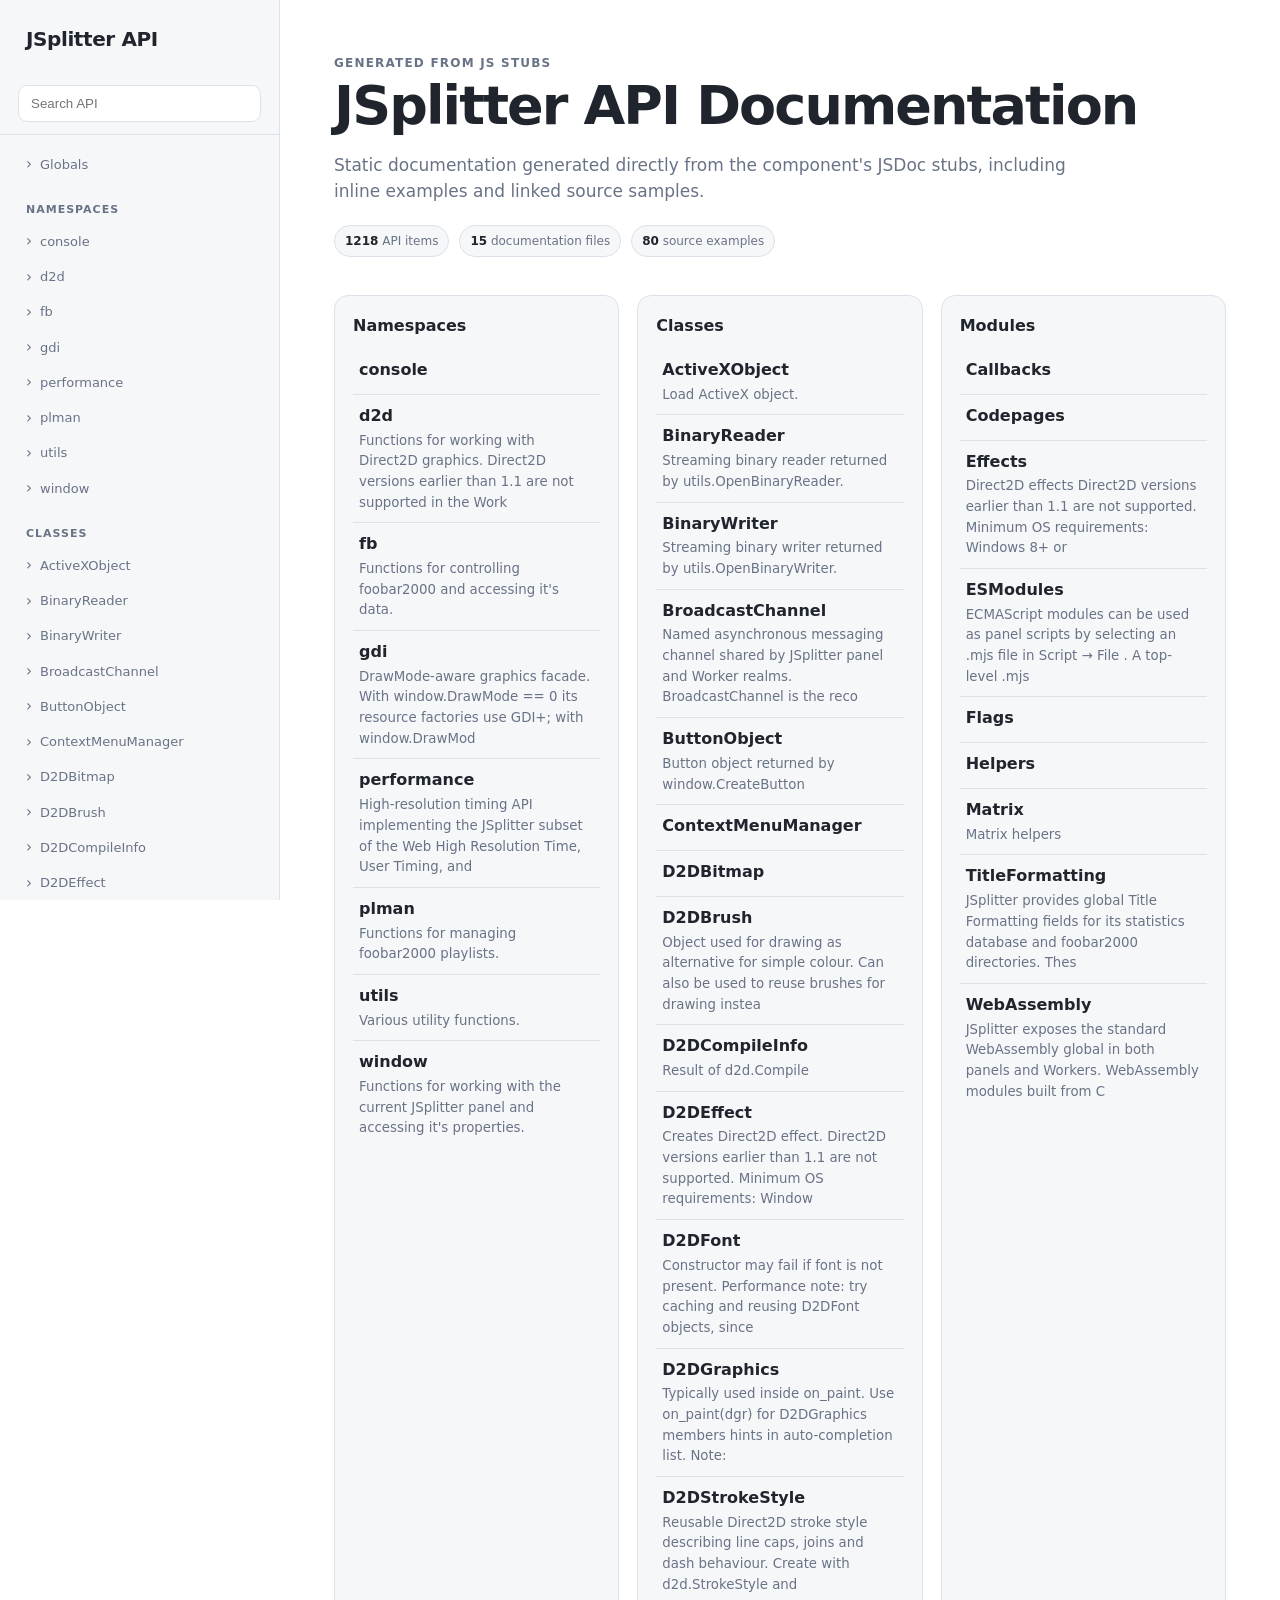
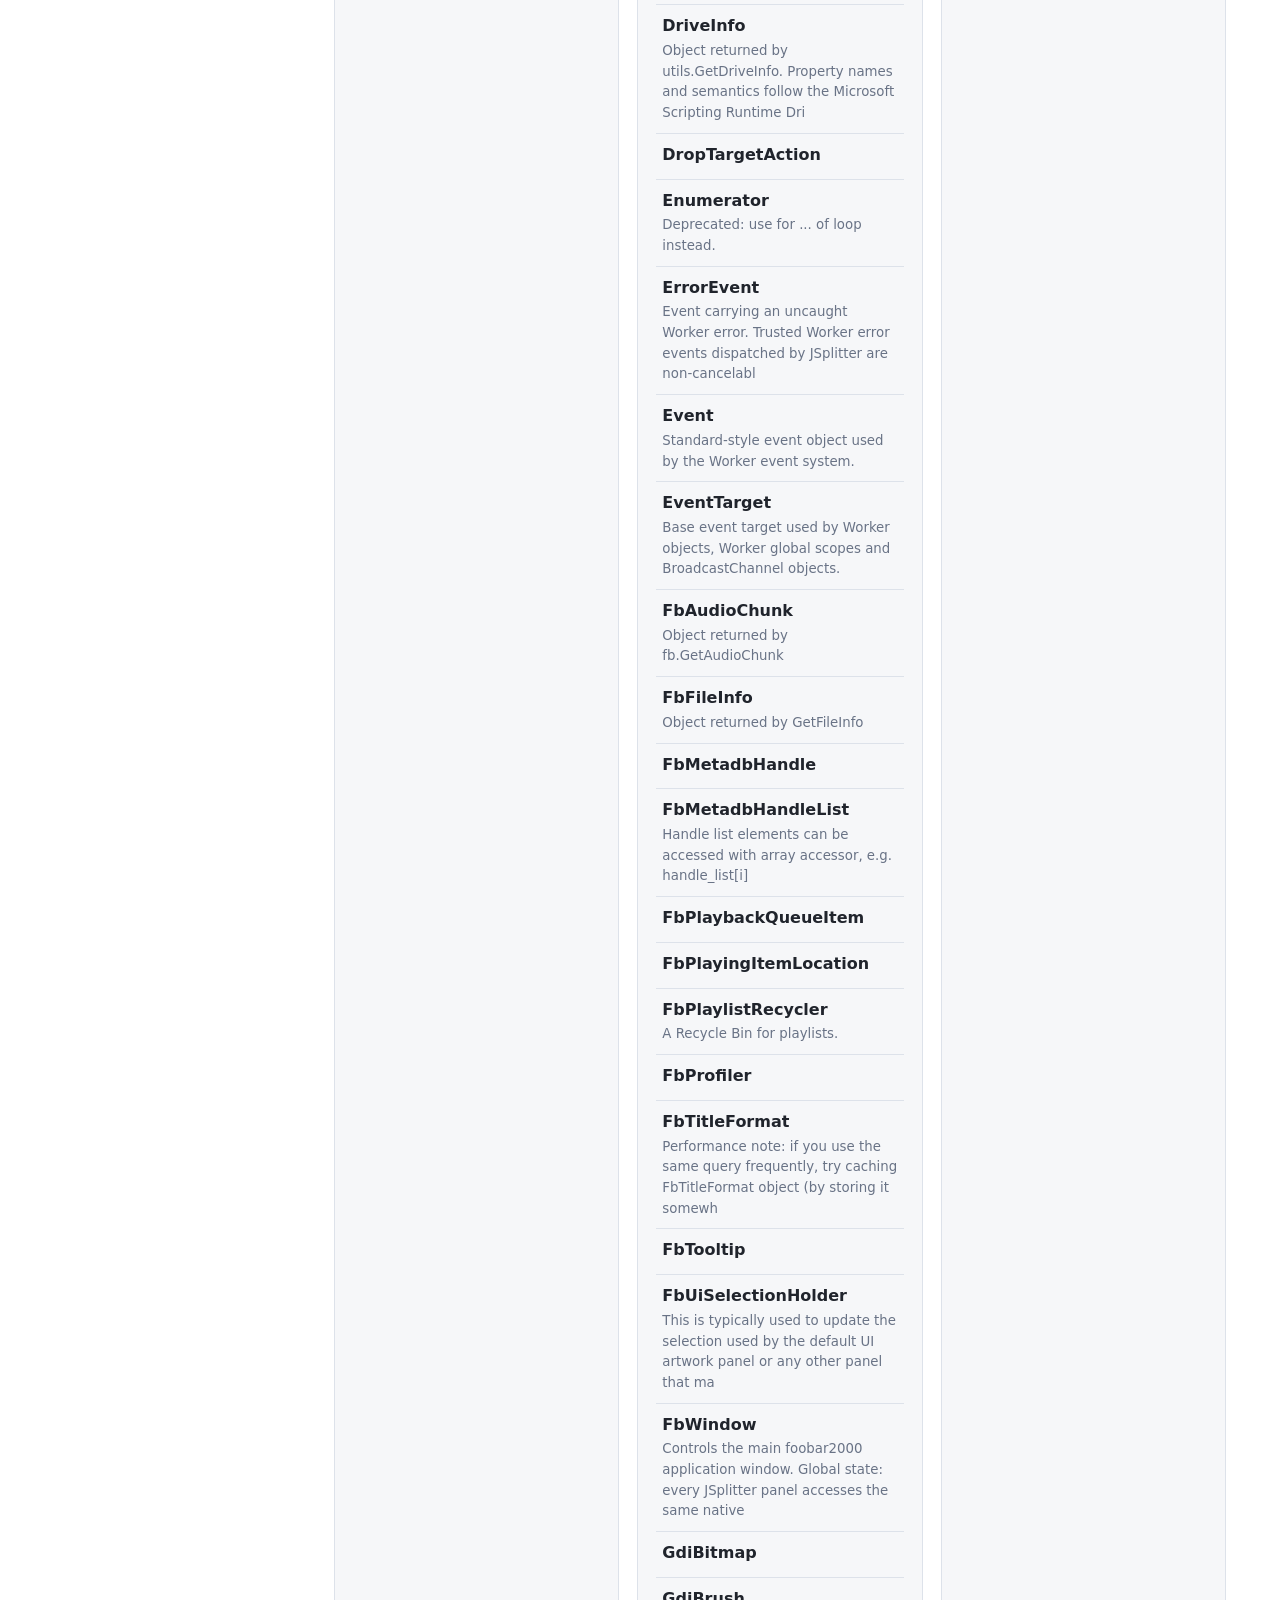
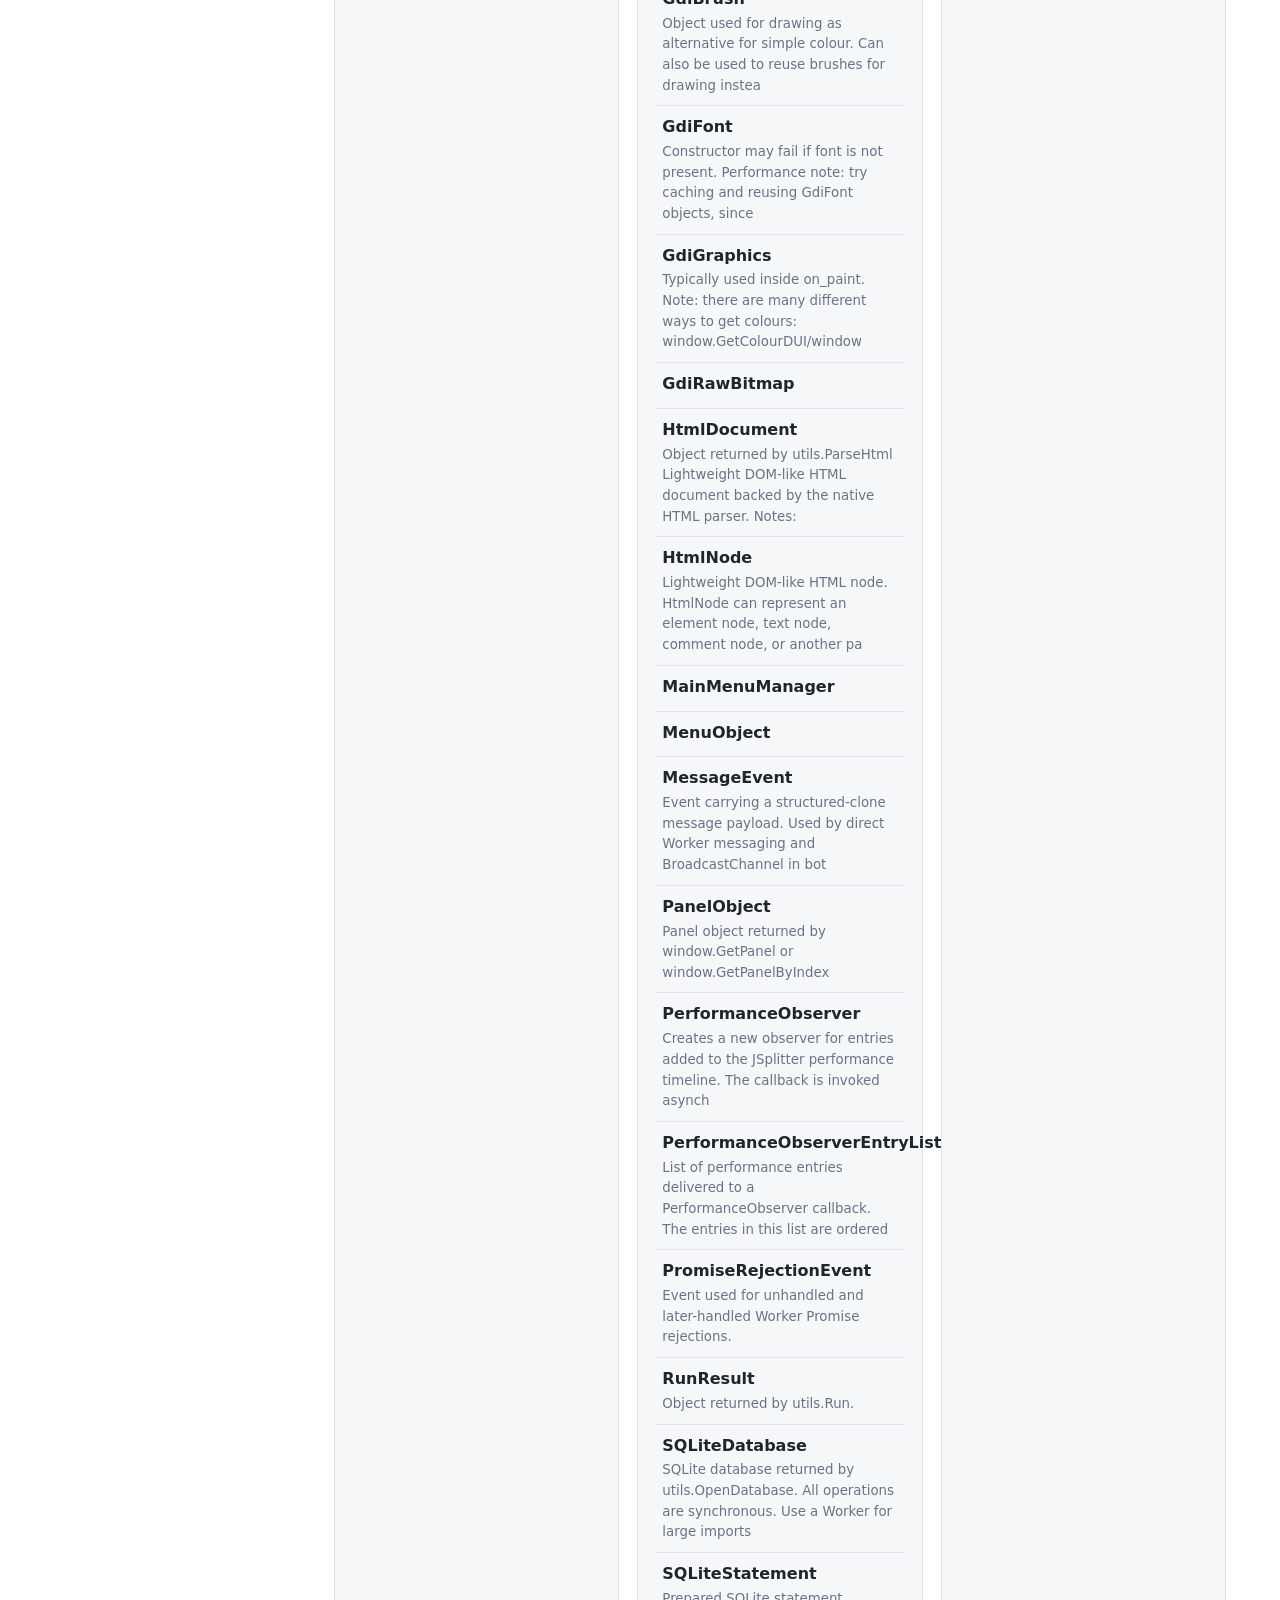
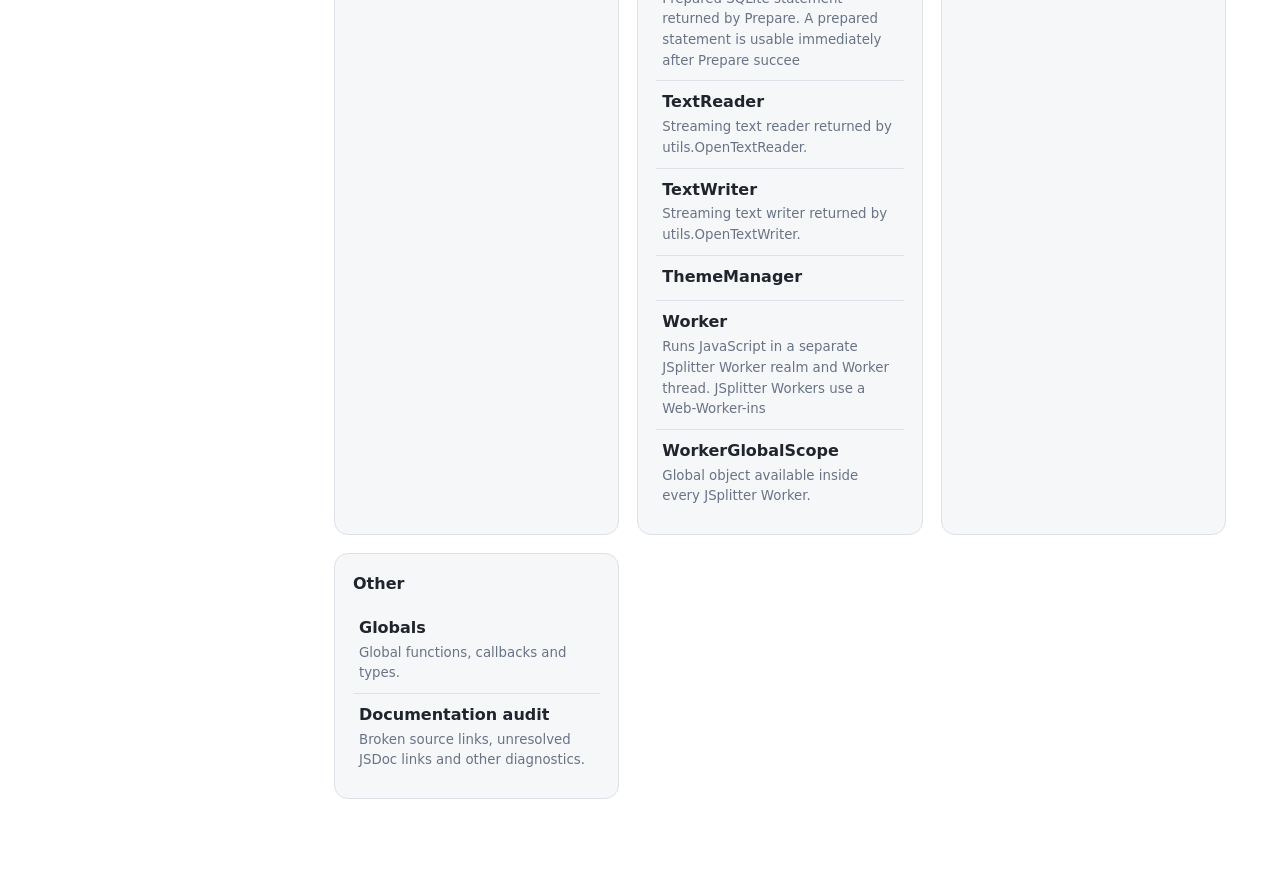
==== user-components-x64/foo_uie_jsplitter/docs/html/index.html @ 330e162b "Initial commit" ====
<!doctype html>
<html lang="en">
<head>
    <meta charset="utf-8">
    <meta name="viewport" content="width=device-width,initial-scale=1">
    <title>JSplitter API Documentation</title>
    <link rel="stylesheet" href="assets/style.css">
</head>
<body>
    <aside class="sidebar">
        <a class="brand" href="index.html">JSplitter API</a>
        <div class="search-box">
            <input id="doc-search" type="search" placeholder="Search API" autocomplete="off">
            <div id="search-results" class="search-results" hidden></div>
        </div>
        <nav class="nav-groups">
            <div class="nav-page-tree" data-nav-root="__globals__">
        <a class="nav-link nav-page-link" href="globals.html">Globals</a>
        <div class="nav-page-members" data-nav-members hidden></div>
    </div>
            <div class="nav-group"><div class="nav-title">Namespaces</div><div class="nav-page-tree" data-nav-root="console">
        <a class="nav-link nav-page-link" href="console.html">console</a>
        <div class="nav-page-members" data-nav-members hidden></div>
    </div><div class="nav-page-tree" data-nav-root="d2d">
        <a class="nav-link nav-page-link" href="d2d.html">d2d</a>
        <div class="nav-page-members" data-nav-members hidden></div>
    </div><div class="nav-page-tree" data-nav-root="fb">
        <a class="nav-link nav-page-link" href="fb.html">fb</a>
        <div class="nav-page-members" data-nav-members hidden></div>
    </div><div class="nav-page-tree" data-nav-root="gdi">
        <a class="nav-link nav-page-link" href="gdi.html">gdi</a>
        <div class="nav-page-members" data-nav-members hidden></div>
    </div><div class="nav-page-tree" data-nav-root="performance">
        <a class="nav-link nav-page-link" href="performance.html">performance</a>
        <div class="nav-page-members" data-nav-members hidden></div>
    </div><div class="nav-page-tree" data-nav-root="plman">
        <a class="nav-link nav-page-link" href="plman.html">plman</a>
        <div class="nav-page-members" data-nav-members hidden></div>
    </div><div class="nav-page-tree" data-nav-root="utils">
        <a class="nav-link nav-page-link" href="utils.html">utils</a>
        <div class="nav-page-members" data-nav-members hidden></div>
    </div><div class="nav-page-tree" data-nav-root="window">
        <a class="nav-link nav-page-link" href="window.html">window</a>
        <div class="nav-page-members" data-nav-members hidden></div>
    </div></div><div class="nav-group"><div class="nav-title">Classes</div><div class="nav-page-tree" data-nav-root="ActiveXObject">
        <a class="nav-link nav-page-link" href="ActiveXObject.html">ActiveXObject</a>
        <div class="nav-page-members" data-nav-members hidden></div>
    </div><div class="nav-page-tree" data-nav-root="BinaryReader">
        <a class="nav-link nav-page-link" href="BinaryReader.html">BinaryReader</a>
        <div class="nav-page-members" data-nav-members hidden></div>
    </div><div class="nav-page-tree" data-nav-root="BinaryWriter">
        <a class="nav-link nav-page-link" href="BinaryWriter.html">BinaryWriter</a>
        <div class="nav-page-members" data-nav-members hidden></div>
    </div><div class="nav-page-tree" data-nav-root="BroadcastChannel">
        <a class="nav-link nav-page-link" href="BroadcastChannel.html">BroadcastChannel</a>
        <div class="nav-page-members" data-nav-members hidden></div>
    </div><div class="nav-page-tree" data-nav-root="ButtonObject">
        <a class="nav-link nav-page-link" href="ButtonObject.html">ButtonObject</a>
        <div class="nav-page-members" data-nav-members hidden></div>
    </div><div class="nav-page-tree" data-nav-root="ContextMenuManager">
        <a class="nav-link nav-page-link" href="ContextMenuManager.html">ContextMenuManager</a>
        <div class="nav-page-members" data-nav-members hidden></div>
    </div><div class="nav-page-tree" data-nav-root="D2DBitmap">
        <a class="nav-link nav-page-link" href="D2DBitmap.html">D2DBitmap</a>
        <div class="nav-page-members" data-nav-members hidden></div>
    </div><div class="nav-page-tree" data-nav-root="D2DBrush">
        <a class="nav-link nav-page-link" href="D2DBrush.html">D2DBrush</a>
        <div class="nav-page-members" data-nav-members hidden></div>
    </div><div class="nav-page-tree" data-nav-root="D2DCompileInfo">
        <a class="nav-link nav-page-link" href="D2DCompileInfo.html">D2DCompileInfo</a>
        <div class="nav-page-members" data-nav-members hidden></div>
    </div><div class="nav-page-tree" data-nav-root="D2DEffect">
        <a class="nav-link nav-page-link" href="D2DEffect.html">D2DEffect</a>
        <div class="nav-page-members" data-nav-members hidden></div>
    </div><div class="nav-page-tree" data-nav-root="D2DFont">
        <a class="nav-link nav-page-link" href="D2DFont.html">D2DFont</a>
        <div class="nav-page-members" data-nav-members hidden></div>
    </div><div class="nav-page-tree" data-nav-root="D2DGraphics">
        <a class="nav-link nav-page-link" href="D2DGraphics.html">D2DGraphics</a>
        <div class="nav-page-members" data-nav-members hidden></div>
    </div><div class="nav-page-tree" data-nav-root="D2DStrokeStyle">
        <a class="nav-link nav-page-link" href="D2DStrokeStyle.html">D2DStrokeStyle</a>
        <div class="nav-page-members" data-nav-members hidden></div>
    </div><div class="nav-page-tree" data-nav-root="DriveInfo">
        <a class="nav-link nav-page-link" href="DriveInfo.html">DriveInfo</a>
        <div class="nav-page-members" data-nav-members hidden></div>
    </div><div class="nav-page-tree" data-nav-root="DropTargetAction">
        <a class="nav-link nav-page-link" href="DropTargetAction.html">DropTargetAction</a>
        <div class="nav-page-members" data-nav-members hidden></div>
    </div><div class="nav-page-tree" data-nav-root="Enumerator">
        <a class="nav-link nav-page-link" href="Enumerator.html">Enumerator</a>
        <div class="nav-page-members" data-nav-members hidden></div>
    </div><div class="nav-page-tree" data-nav-root="ErrorEvent">
        <a class="nav-link nav-page-link" href="ErrorEvent.html">ErrorEvent</a>
        <div class="nav-page-members" data-nav-members hidden></div>
    </div><div class="nav-page-tree" data-nav-root="Event">
        <a class="nav-link nav-page-link" href="Event.html">Event</a>
        <div class="nav-page-members" data-nav-members hidden></div>
    </div><div class="nav-page-tree" data-nav-root="EventTarget">
        <a class="nav-link nav-page-link" href="EventTarget.html">EventTarget</a>
        <div class="nav-page-members" data-nav-members hidden></div>
    </div><div class="nav-page-tree" data-nav-root="FbAudioChunk">
        <a class="nav-link nav-page-link" href="FbAudioChunk.html">FbAudioChunk</a>
        <div class="nav-page-members" data-nav-members hidden></div>
    </div><div class="nav-page-tree" data-nav-root="FbFileInfo">
        <a class="nav-link nav-page-link" href="FbFileInfo.html">FbFileInfo</a>
        <div class="nav-page-members" data-nav-members hidden></div>
    </div><div class="nav-page-tree" data-nav-root="FbMetadbHandle">
        <a class="nav-link nav-page-link" href="FbMetadbHandle.html">FbMetadbHandle</a>
        <div class="nav-page-members" data-nav-members hidden></div>
    </div><div class="nav-page-tree" data-nav-root="FbMetadbHandleList">
        <a class="nav-link nav-page-link" href="FbMetadbHandleList.html">FbMetadbHandleList</a>
        <div class="nav-page-members" data-nav-members hidden></div>
    </div><div class="nav-page-tree" data-nav-root="FbPlaybackQueueItem">
        <a class="nav-link nav-page-link" href="FbPlaybackQueueItem.html">FbPlaybackQueueItem</a>
        <div class="nav-page-members" data-nav-members hidden></div>
    </div><div class="nav-page-tree" data-nav-root="FbPlayingItemLocation">
        <a class="nav-link nav-page-link" href="FbPlayingItemLocation.html">FbPlayingItemLocation</a>
        <div class="nav-page-members" data-nav-members hidden></div>
    </div><div class="nav-page-tree" data-nav-root="FbPlaylistRecycler">
        <a class="nav-link nav-page-link" href="FbPlaylistRecycler.html">FbPlaylistRecycler</a>
        <div class="nav-page-members" data-nav-members hidden></div>
    </div><div class="nav-page-tree" data-nav-root="FbProfiler">
        <a class="nav-link nav-page-link" href="FbProfiler.html">FbProfiler</a>
        <div class="nav-page-members" data-nav-members hidden></div>
    </div><div class="nav-page-tree" data-nav-root="FbTitleFormat">
        <a class="nav-link nav-page-link" href="FbTitleFormat.html">FbTitleFormat</a>
        <div class="nav-page-members" data-nav-members hidden></div>
    </div><div class="nav-page-tree" data-nav-root="FbTooltip">
        <a class="nav-link nav-page-link" href="FbTooltip.html">FbTooltip</a>
        <div class="nav-page-members" data-nav-members hidden></div>
    </div><div class="nav-page-tree" data-nav-root="FbUiSelectionHolder">
        <a class="nav-link nav-page-link" href="FbUiSelectionHolder.html">FbUiSelectionHolder</a>
        <div class="nav-page-members" data-nav-members hidden></div>
    </div><div class="nav-page-tree" data-nav-root="FbWindow">
        <a class="nav-link nav-page-link" href="FbWindow.html">FbWindow</a>
        <div class="nav-page-members" data-nav-members hidden></div>
    </div><div class="nav-page-tree" data-nav-root="GdiBitmap">
        <a class="nav-link nav-page-link" href="GdiBitmap.html">GdiBitmap</a>
        <div class="nav-page-members" data-nav-members hidden></div>
    </div><div class="nav-page-tree" data-nav-root="GdiBrush">
        <a class="nav-link nav-page-link" href="GdiBrush.html">GdiBrush</a>
        <div class="nav-page-members" data-nav-members hidden></div>
    </div><div class="nav-page-tree" data-nav-root="GdiFont">
        <a class="nav-link nav-page-link" href="GdiFont.html">GdiFont</a>
        <div class="nav-page-members" data-nav-members hidden></div>
    </div><div class="nav-page-tree" data-nav-root="GdiGraphics">
        <a class="nav-link nav-page-link" href="GdiGraphics.html">GdiGraphics</a>
        <div class="nav-page-members" data-nav-members hidden></div>
    </div><div class="nav-page-tree" data-nav-root="GdiRawBitmap">
        <a class="nav-link nav-page-link" href="GdiRawBitmap.html">GdiRawBitmap</a>
        <div class="nav-page-members" data-nav-members hidden></div>
    </div><div class="nav-page-tree" data-nav-root="HtmlDocument">
        <a class="nav-link nav-page-link" href="HtmlDocument.html">HtmlDocument</a>
        <div class="nav-page-members" data-nav-members hidden></div>
    </div><div class="nav-page-tree" data-nav-root="HtmlNode">
        <a class="nav-link nav-page-link" href="HtmlNode.html">HtmlNode</a>
        <div class="nav-page-members" data-nav-members hidden></div>
    </div><div class="nav-page-tree" data-nav-root="MainMenuManager">
        <a class="nav-link nav-page-link" href="MainMenuManager.html">MainMenuManager</a>
        <div class="nav-page-members" data-nav-members hidden></div>
    </div><div class="nav-page-tree" data-nav-root="MenuObject">
        <a class="nav-link nav-page-link" href="MenuObject.html">MenuObject</a>
        <div class="nav-page-members" data-nav-members hidden></div>
    </div><div class="nav-page-tree" data-nav-root="MessageEvent">
        <a class="nav-link nav-page-link" href="MessageEvent.html">MessageEvent</a>
        <div class="nav-page-members" data-nav-members hidden></div>
    </div><div class="nav-page-tree" data-nav-root="PanelObject">
        <a class="nav-link nav-page-link" href="PanelObject.html">PanelObject</a>
        <div class="nav-page-members" data-nav-members hidden></div>
    </div><div class="nav-page-tree" data-nav-root="PerformanceObserver">
        <a class="nav-link nav-page-link" href="PerformanceObserver.html">PerformanceObserver</a>
        <div class="nav-page-members" data-nav-members hidden></div>
    </div><div class="nav-page-tree" data-nav-root="PerformanceObserverEntryList">
        <a class="nav-link nav-page-link" href="PerformanceObserverEntryList.html">PerformanceObserverEntryList</a>
        <div class="nav-page-members" data-nav-members hidden></div>
    </div><div class="nav-page-tree" data-nav-root="PromiseRejectionEvent">
        <a class="nav-link nav-page-link" href="PromiseRejectionEvent.html">PromiseRejectionEvent</a>
        <div class="nav-page-members" data-nav-members hidden></div>
    </div><div class="nav-page-tree" data-nav-root="RunResult">
        <a class="nav-link nav-page-link" href="RunResult.html">RunResult</a>
        <div class="nav-page-members" data-nav-members hidden></div>
    </div><div class="nav-page-tree" data-nav-root="SQLiteDatabase">
        <a class="nav-link nav-page-link" href="SQLiteDatabase.html">SQLiteDatabase</a>
        <div class="nav-page-members" data-nav-members hidden></div>
    </div><div class="nav-page-tree" data-nav-root="SQLiteStatement">
        <a class="nav-link nav-page-link" href="SQLiteStatement.html">SQLiteStatement</a>
        <div class="nav-page-members" data-nav-members hidden></div>
    </div><div class="nav-page-tree" data-nav-root="TextReader">
        <a class="nav-link nav-page-link" href="TextReader.html">TextReader</a>
        <div class="nav-page-members" data-nav-members hidden></div>
    </div><div class="nav-page-tree" data-nav-root="TextWriter">
        <a class="nav-link nav-page-link" href="TextWriter.html">TextWriter</a>
        <div class="nav-page-members" data-nav-members hidden></div>
    </div><div class="nav-page-tree" data-nav-root="ThemeManager">
        <a class="nav-link nav-page-link" href="ThemeManager.html">ThemeManager</a>
        <div class="nav-page-members" data-nav-members hidden></div>
    </div><div class="nav-page-tree" data-nav-root="Worker">
        <a class="nav-link nav-page-link" href="Worker.html">Worker</a>
        <div class="nav-page-members" data-nav-members hidden></div>
    </div><div class="nav-page-tree" data-nav-root="WorkerGlobalScope">
        <a class="nav-link nav-page-link" href="WorkerGlobalScope.html">WorkerGlobalScope</a>
        <div class="nav-page-members" data-nav-members hidden></div>
    </div></div><div class="nav-group"><div class="nav-title">Modules</div><div class="nav-page-tree" data-nav-root="module:Callbacks">
        <a class="nav-link nav-page-link" href="module-Callbacks.html">Callbacks</a>
        <div class="nav-page-members" data-nav-members hidden></div>
    </div><div class="nav-page-tree" data-nav-root="module:Codepages">
        <a class="nav-link nav-page-link" href="module-Codepages.html">Codepages</a>
        <div class="nav-page-members" data-nav-members hidden></div>
    </div><div class="nav-page-tree" data-nav-root="module:Effects">
        <a class="nav-link nav-page-link" href="module-Effects.html">Effects</a>
        <div class="nav-page-members" data-nav-members hidden></div>
    </div><a class="nav-link" href="module-ESModules.html">ESModules</a><div class="nav-page-tree" data-nav-root="module:Flags">
        <a class="nav-link nav-page-link" href="module-Flags.html">Flags</a>
        <div class="nav-page-members" data-nav-members hidden></div>
    </div><div class="nav-page-tree" data-nav-root="module:Helpers">
        <a class="nav-link nav-page-link" href="module-Helpers.html">Helpers</a>
        <div class="nav-page-members" data-nav-members hidden></div>
    </div><div class="nav-page-tree" data-nav-root="module:Matrix">
        <a class="nav-link nav-page-link" href="module-Matrix.html">Matrix</a>
        <div class="nav-page-members" data-nav-members hidden></div>
    </div><a class="nav-link" href="module-TitleFormatting.html">TitleFormatting</a><a class="nav-link" href="module-WebAssembly.html">WebAssembly</a></div>
            <div class="nav-group"><div class="nav-title">Tools</div><a class="nav-link " href="audit.html">Documentation audit</a></div>
        </nav></aside>
    <main class="content">
        <header class="hero">
            <div class="eyebrow">Generated from JS stubs</div>
            <h1>JSplitter API Documentation</h1>
            <p>Static documentation generated directly from the component's JSDoc stubs, including inline examples and linked source samples.</p>
            <div class="stats">
                <span><b>1218</b> API items</span>
                <span><b>15</b> documentation files</span>
                <span><b>80</b> source examples</span>
            </div>
        </header>
        <div class="index-grid">
            <section class="index-card"><h2>Namespaces</h2><a href="console.html"><span>console</span><small></small></a><a href="d2d.html"><span>d2d</span><small>Functions for working with Direct2D graphics. Direct2D versions earlier than 1.1 are not supported in the Work</small></a><a href="fb.html"><span>fb</span><small>Functions for controlling foobar2000 and accessing it&#39;s data.</small></a><a href="gdi.html"><span>gdi</span><small>DrawMode-aware graphics facade. With window.DrawMode == 0 its resource factories use GDI+; with window.DrawMod</small></a><a href="performance.html"><span>performance</span><small>High-resolution timing API implementing the JSplitter subset of the Web High Resolution Time, User Timing, and</small></a><a href="plman.html"><span>plman</span><small>Functions for managing foobar2000 playlists.</small></a><a href="utils.html"><span>utils</span><small>Various utility functions.</small></a><a href="window.html"><span>window</span><small>Functions for working with the current JSplitter panel and accessing it&#39;s properties.</small></a></section><section class="index-card"><h2>Classes</h2><a href="ActiveXObject.html"><span>ActiveXObject</span><small>Load ActiveX object.</small></a><a href="BinaryReader.html"><span>BinaryReader</span><small>Streaming binary reader returned by utils.OpenBinaryReader.</small></a><a href="BinaryWriter.html"><span>BinaryWriter</span><small>Streaming binary writer returned by utils.OpenBinaryWriter.</small></a><a href="BroadcastChannel.html"><span>BroadcastChannel</span><small>Named asynchronous messaging channel shared by JSplitter panel and Worker realms. BroadcastChannel is the reco</small></a><a href="ButtonObject.html"><span>ButtonObject</span><small>Button object returned by window.CreateButton</small></a><a href="ContextMenuManager.html"><span>ContextMenuManager</span><small></small></a><a href="D2DBitmap.html"><span>D2DBitmap</span><small></small></a><a href="D2DBrush.html"><span>D2DBrush</span><small>Object used for drawing as alternative for simple colour. Can also be used to reuse brushes for drawing instea</small></a><a href="D2DCompileInfo.html"><span>D2DCompileInfo</span><small>Result of d2d.Compile</small></a><a href="D2DEffect.html"><span>D2DEffect</span><small>Creates Direct2D effect. Direct2D versions earlier than 1.1 are not supported. Minimum OS requirements: Window</small></a><a href="D2DFont.html"><span>D2DFont</span><small>Constructor may fail if font is not present. Performance note: try caching and reusing D2DFont objects, since </small></a><a href="D2DGraphics.html"><span>D2DGraphics</span><small>Typically used inside on_paint. Use on_paint(dgr) for D2DGraphics members hints in auto-completion list. Note:</small></a><a href="D2DStrokeStyle.html"><span>D2DStrokeStyle</span><small>Reusable Direct2D stroke style describing line caps, joins and dash behaviour. Create with d2d.StrokeStyle and</small></a><a href="DriveInfo.html"><span>DriveInfo</span><small>Object returned by utils.GetDriveInfo. Property names and semantics follow the Microsoft Scripting Runtime Dri</small></a><a href="DropTargetAction.html"><span>DropTargetAction</span><small></small></a><a href="Enumerator.html"><span>Enumerator</span><small>Deprecated: use for ... of loop instead.</small></a><a href="ErrorEvent.html"><span>ErrorEvent</span><small>Event carrying an uncaught Worker error. Trusted Worker error events dispatched by JSplitter are non-cancelabl</small></a><a href="Event.html"><span>Event</span><small>Standard-style event object used by the Worker event system.</small></a><a href="EventTarget.html"><span>EventTarget</span><small>Base event target used by Worker objects, Worker global scopes and BroadcastChannel objects.</small></a><a href="FbAudioChunk.html"><span>FbAudioChunk</span><small>Object returned by fb.GetAudioChunk</small></a><a href="FbFileInfo.html"><span>FbFileInfo</span><small>Object returned by GetFileInfo</small></a><a href="FbMetadbHandle.html"><span>FbMetadbHandle</span><small></small></a><a href="FbMetadbHandleList.html"><span>FbMetadbHandleList</span><small>Handle list elements can be accessed with array accessor, e.g. handle_list[i]</small></a><a href="FbPlaybackQueueItem.html"><span>FbPlaybackQueueItem</span><small></small></a><a href="FbPlayingItemLocation.html"><span>FbPlayingItemLocation</span><small></small></a><a href="FbPlaylistRecycler.html"><span>FbPlaylistRecycler</span><small>A Recycle Bin for playlists.</small></a><a href="FbProfiler.html"><span>FbProfiler</span><small></small></a><a href="FbTitleFormat.html"><span>FbTitleFormat</span><small>Performance note: if you use the same query frequently, try caching FbTitleFormat object (by storing it somewh</small></a><a href="FbTooltip.html"><span>FbTooltip</span><small></small></a><a href="FbUiSelectionHolder.html"><span>FbUiSelectionHolder</span><small>This is typically used to update the selection used by the default UI artwork panel or any other panel that ma</small></a><a href="FbWindow.html"><span>FbWindow</span><small>Controls the main foobar2000 application window. Global state: every JSplitter panel accesses the same native </small></a><a href="GdiBitmap.html"><span>GdiBitmap</span><small></small></a><a href="GdiBrush.html"><span>GdiBrush</span><small>Object used for drawing as alternative for simple colour. Can also be used to reuse brushes for drawing instea</small></a><a href="GdiFont.html"><span>GdiFont</span><small>Constructor may fail if font is not present. Performance note: try caching and reusing GdiFont objects, since </small></a><a href="GdiGraphics.html"><span>GdiGraphics</span><small>Typically used inside on_paint. Note: there are many different ways to get colours: window.GetColourDUI/window</small></a><a href="GdiRawBitmap.html"><span>GdiRawBitmap</span><small></small></a><a href="HtmlDocument.html"><span>HtmlDocument</span><small>Object returned by utils.ParseHtml Lightweight DOM-like HTML document backed by the native HTML parser. Notes:</small></a><a href="HtmlNode.html"><span>HtmlNode</span><small>Lightweight DOM-like HTML node. HtmlNode can represent an element node, text node, comment node, or another pa</small></a><a href="MainMenuManager.html"><span>MainMenuManager</span><small></small></a><a href="MenuObject.html"><span>MenuObject</span><small></small></a><a href="MessageEvent.html"><span>MessageEvent</span><small>Event carrying a structured-clone message payload. Used by direct Worker messaging and BroadcastChannel in bot</small></a><a href="PanelObject.html"><span>PanelObject</span><small>Panel object returned by window.GetPanel or window.GetPanelByIndex</small></a><a href="PerformanceObserver.html"><span>PerformanceObserver</span><small>Creates a new observer for entries added to the JSplitter performance timeline. The callback is invoked asynch</small></a><a href="PerformanceObserverEntryList.html"><span>PerformanceObserverEntryList</span><small>List of performance entries delivered to a PerformanceObserver callback. The entries in this list are ordered </small></a><a href="PromiseRejectionEvent.html"><span>PromiseRejectionEvent</span><small>Event used for unhandled and later-handled Worker Promise rejections.</small></a><a href="RunResult.html"><span>RunResult</span><small>Object returned by utils.Run.</small></a><a href="SQLiteDatabase.html"><span>SQLiteDatabase</span><small>SQLite database returned by utils.OpenDatabase. All operations are synchronous. Use a Worker for large imports</small></a><a href="SQLiteStatement.html"><span>SQLiteStatement</span><small>Prepared SQLite statement returned by Prepare. A prepared statement is usable immediately after Prepare succee</small></a><a href="TextReader.html"><span>TextReader</span><small>Streaming text reader returned by utils.OpenTextReader.</small></a><a href="TextWriter.html"><span>TextWriter</span><small>Streaming text writer returned by utils.OpenTextWriter.</small></a><a href="ThemeManager.html"><span>ThemeManager</span><small></small></a><a href="Worker.html"><span>Worker</span><small>Runs JavaScript in a separate JSplitter Worker realm and Worker thread. JSplitter Workers use a Web-Worker-ins</small></a><a href="WorkerGlobalScope.html"><span>WorkerGlobalScope</span><small>Global object available inside every JSplitter Worker.</small></a></section><section class="index-card"><h2>Modules</h2><a href="module-Callbacks.html"><span>Callbacks</span><small></small></a><a href="module-Codepages.html"><span>Codepages</span><small></small></a><a href="module-Effects.html"><span>Effects</span><small>Direct2D effects Direct2D versions earlier than 1.1 are not supported. Minimum OS requirements: Windows 8+ or </small></a><a href="module-ESModules.html"><span>ESModules</span><small>ECMAScript modules can be used as panel scripts by selecting an .mjs file in Script → File . A top-level .mjs </small></a><a href="module-Flags.html"><span>Flags</span><small></small></a><a href="module-Helpers.html"><span>Helpers</span><small></small></a><a href="module-Matrix.html"><span>Matrix</span><small>Matrix helpers</small></a><a href="module-TitleFormatting.html"><span>TitleFormatting</span><small>JSplitter provides global Title Formatting fields for its statistics database and foobar2000 directories. Thes</small></a><a href="module-WebAssembly.html"><span>WebAssembly</span><small>JSplitter exposes the standard WebAssembly global in both panels and Workers. WebAssembly modules built from C</small></a></section>
            <section class="index-card"><h2>Other</h2><a href="globals.html"><span>Globals</span><small>Global functions, callbacks and types.</small></a><a href="audit.html"><span>Documentation audit</span><small>Broken source links, unresolved JSDoc links and other diagnostics.</small></a></section>
        </div></main>
    <script src="assets/search-data.js"></script><script src="assets/app.js"></script>
</body>
</html>
---- user-components-x64/foo_uie_jsplitter/docs/html/assets/style.css ----
﻿:root {
    color-scheme: light dark;
    --bg: #0f1115;
    --panel: #151922;
    --panel-2: #1b202b;
    --text: #e7eaf0;
    --muted: #9aa3b2;
    --border: #2a3140;
    --accent: #78a9ff;
    --accent-soft: rgba(120, 169, 255, 0.13);
    --code: #11151d;
    --danger: #ff7b86;
    --ok: #72d39b;
    --warning: #e6b566;
}

* { box-sizing: border-box; }
body {
    margin: 0;
    font-family: Inter, ui-sans-serif, system-ui, -apple-system, BlinkMacSystemFont, "Segoe UI", sans-serif;
    background: var(--bg);
    color: var(--text);
    line-height: 1.55;
}
a { color: var(--accent); text-decoration: none; }
a:hover { text-decoration: underline; }
code, pre {
    font-family: "Cascadia Code", "SFMono-Regular", Consolas, monospace;
    font-variant-ligatures: none;
}
code { font-size: 0.93em; }

.sidebar {
    position: fixed;
    inset: 0 auto 0 0;
    width: 280px;
    padding: 0 18px 36px;
    overflow-y: auto;
    border-right: 1px solid var(--border);
    background: var(--panel);
    z-index: 10;
}
.brand {
    display: block;
    margin: 24px 8px 22px;
    color: var(--text);
    font-weight: 700;
    font-size: 20px;
    letter-spacing: -0.02em;
}
.search-box {
    position: sticky;
    top: 0;
    z-index: 25;
    margin: 0 -18px 12px;
    padding: 8px 18px 12px;
    background: var(--panel);
    border-bottom: 1px solid var(--border);
}
.search-box input {
    width: 100%;
    border: 1px solid var(--border);
    border-radius: 9px;
    background: var(--bg);
    color: var(--text);
    padding: 10px 12px;
    outline: none;
}
.search-box input:focus { border-color: var(--accent); box-shadow: 0 0 0 3px var(--accent-soft); }
.search-results {
    position: absolute;
    top: calc(100% + 6px);
    left: 18px;
    right: 18px;
    max-height: 420px;
    overflow-y: auto;
    background: var(--panel-2);
    border: 1px solid var(--border);
    border-radius: 9px;
    box-shadow: 0 14px 40px rgba(0,0,0,.35);
    z-index: 30;
}
.search-result { display: block; padding: 9px 11px; border-bottom: 1px solid var(--border); }
.search-result:last-child { border-bottom: 0; }
.search-result b { display: block; color: var(--text); font-size: 13px; }
.search-result small { display: block; color: var(--muted); font-size: 11px; white-space: nowrap; overflow: hidden; text-overflow: ellipsis; }
.search-empty { color: var(--muted); font-size: 12px; }

.nav-groups { display: flex; flex-direction: column; gap: 4px; }
.nav-group { margin-top: 15px; }
.nav-title {
    margin: 0 8px 6px;
    color: var(--muted);
    font-size: 11px;
    font-weight: 700;
    text-transform: uppercase;
    letter-spacing: .09em;
}
.nav-link {
    display: block;
    padding: 6px 8px;
    border-radius: 7px;
    color: var(--muted);
    font-size: 13px;
}
.nav-link:hover { color: var(--text); background: var(--panel-2); text-decoration: none; }
.nav-link.active { color: var(--text); background: var(--accent-soft); }


.nav-page-tree, .nav-member-group { margin: 0; }
.nav-page-link {
    display: flex;
    align-items: center;
    gap: 2px;
    min-width: 0;
    padding-left: 4px;
}
.nav-page-link::before, .nav-member-summary::before {
    content: "›";
    flex: 0 0 auto;
    color: var(--muted);
    transform-origin: 50% 50%;
}
.nav-page-link::before { width: 12px; margin-left: 4px; font-size: 15px; }
.nav-page-tree.open > .nav-page-link::before,
.nav-member-group[open] > .nav-member-summary::before { transform: rotate(90deg); }
.nav-member-summary {
    list-style: none;
    cursor: pointer;
    user-select: none;
}
.nav-member-summary::-webkit-details-marker { display: none; }
.nav-page-members {
    margin: 3px 0 7px 15px;
    padding: 2px 0 2px 9px;
    border-left: 1px solid var(--border);
}
.nav-member-group { margin: 2px 0; }
.nav-member-summary {
    display: flex;
    align-items: center;
    gap: 4px;
    min-height: 24px;
    padding: 2px 5px 2px 1px;
    border-radius: 6px;
    color: var(--muted);
    font-size: 11px;
    font-weight: 700;
    letter-spacing: .02em;
}
.nav-member-summary:hover { color: var(--text); background: var(--panel-2); }
.nav-member-summary::before { width: 10px; font-size: 13px; }
.nav-member-count {
    margin-left: auto;
    color: var(--muted);
    font-size: 10px;
    font-weight: 500;
}
.nav-member-links { padding: 1px 0 3px 11px; }
.nav-member-link {
    display: block;
    padding: 3px 6px;
    border-radius: 5px;
    color: var(--muted);
    font-size: 12px;
    line-height: 1.35;
    overflow: hidden;
    text-overflow: ellipsis;
    white-space: nowrap;
}
.nav-member-link:hover { color: var(--text); background: var(--panel-2); text-decoration: none; }
.nav-member-link.active { color: var(--text); background: var(--accent-soft); }

.content {
    max-width: 1180px;
    margin-left: 280px;
    padding: 42px 54px 90px;
}
.page-top { display: flex; gap: 8px; align-items: center; color: var(--muted); font-size: 13px; margin-bottom: 26px; }
.page-top b { color: var(--text); }
.hero, .page-header, .source-header { margin: 12px 0 38px; }
.hero h1, .page-header h1, .source-header h1 { margin: 4px 0 12px; font-size: clamp(34px, 5vw, 54px); line-height: 1.08; letter-spacing: -0.035em; }
.page-header h1, .source-header h1 { font-size: clamp(30px, 4vw, 44px); }
.hero p, .page-header p { max-width: 760px; color: var(--muted); font-size: 17px; }
.eyebrow { color: var(--muted); font-size: 12px; font-weight: 700; text-transform: uppercase; letter-spacing: .1em; display: flex; gap: 7px; align-items: center; }
.stats { display: flex; flex-wrap: wrap; gap: 10px; margin-top: 20px; }
.stats span { border: 1px solid var(--border); border-radius: 999px; padding: 6px 10px; color: var(--muted); font-size: 12px; background: var(--panel); }
.stats b { color: var(--text); }

.index-grid { display: grid; grid-template-columns: repeat(auto-fit, minmax(280px, 1fr)); gap: 18px; }
.index-card { border: 1px solid var(--border); border-radius: 14px; background: var(--panel); padding: 18px; }
.index-card h2 { margin: 0 0 10px; font-size: 16px; }
.index-card > a { display: block; padding: 9px 6px; border-top: 1px solid var(--border); }
.index-card > a:first-of-type { border-top: 0; }
.index-card span { display: block; color: var(--text); font-weight: 600; }
.index-card small { display: block; color: var(--muted); margin-top: 2px; }

.api-item { border-top: 1px solid var(--border); padding: 34px 0 42px; scroll-margin-top: 18px; }
.api-item:first-of-type { border-top: 0; padding-top: 0; }
.api-item-header { display: flex; justify-content: space-between; gap: 22px; align-items: flex-start; }
.api-item h2 { margin: 5px 0 12px; font-size: 28px; letter-spacing: -0.025em; }
.api-item h2 a { color: var(--text); }
.api-item h2 a:hover { text-decoration: none; color: var(--accent); }
.source-location { color: var(--muted); font-family: monospace; font-size: 11px; white-space: nowrap; padding-top: 5px; }
.kind, .flag { display: inline-flex; align-items: center; border: 1px solid var(--border); border-radius: 999px; padding: 2px 7px; font-size: 10px; text-transform: uppercase; letter-spacing: .07em; color: var(--muted); background: var(--panel); }
.kind-method, .kind-function, .kind-callback { color: #91c7ff; }
.kind-property, .kind-constant { color: #e4b3ff; }
.kind-class, .kind-namespace, .kind-module { color: #9ee6b8; }
.flag.capability { font-weight: 700; }
.flag.worker { color: #78dca7; border-color: rgba(120,220,167,.34); background: rgba(120,220,167,.07); }
.flag.main-thread { color: #f0b66a; border-color: rgba(240,182,106,.38); background: rgba(240,182,106,.08); }
.flag.cloneable { color: #79cbea; border-color: rgba(121,203,234,.36); background: rgba(121,203,234,.07); }
.flag.transferable { color: #c7a2ff; border-color: rgba(199,162,255,.38); background: rgba(199,162,255,.08); }
.flag.deprecated { color: var(--danger); }
.example-caption { margin: 14px 0 6px; color: var(--muted); font-size: 12px; font-weight: 700; letter-spacing: .02em; }
.signature, .example, .source-code, .description-code {
    overflow: auto;
    border: 1px solid var(--border);
    border-radius: 10px;
    background: var(--code);
    padding: 14px 16px;
    line-height: 1.5;
}
.signature { display: inline-block; max-width: 100%; margin: 0 0 14px; }
.signatures { display: flex; flex-direction: column; align-items: flex-start; gap: 8px; margin: 0 0 14px; }
.signatures .signature { margin: 0; }
.description { max-width: 900px; }
.description p { margin: 8px 0; }
.member-section { margin-top: 22px; }
.member-section h3 { margin: 0 0 9px; font-size: 14px; }
.compact-section > div, .compact-section > code { color: var(--muted); }
.table-wrap { overflow-x: auto; }
table { width: 100%; border-collapse: collapse; font-size: 14px; }
.params-table { table-layout: auto; }
.params-table th:nth-child(1),
.params-table td:nth-child(1),
.params-table th:nth-child(2),
.params-table td:nth-child(2) {
    width: 1%;
    white-space: nowrap;
}
.params-table th:nth-child(1),
.params-table td:nth-child(1) { padding-right: 24px; }
.params-table th:nth-child(2),
.params-table td:nth-child(2) { padding-right: 24px; }
.params-table th:nth-child(3),
.params-table td:nth-child(3) { width: auto; }
th, td { text-align: left; vertical-align: top; border-bottom: 1px solid var(--border); padding: 9px 10px 9px 0; }
tbody tr:last-child > td { border-bottom: 0; }
th { color: var(--muted); font-size: 12px; text-transform: uppercase; letter-spacing: .06em; }
td p { margin: 0; }
.type-link { color: inherit; border-bottom: 1px dotted var(--muted); }
.unresolved-link { color: var(--warning); border-bottom: 1px dotted currentColor; scroll-margin-top: 18px; }
.unresolved-link:target { background: rgba(230, 181, 102, 0.16); outline: 2px solid rgba(230, 181, 102, 0.38); outline-offset: 3px; border-radius: 2px; }
.audit-target { color: var(--warning); }
.notice { border-left: 3px solid var(--border); padding: 10px 13px; margin: 12px 0 16px; background: var(--panel); border-radius: 0 8px 8px 0; }
.notice-deprecated { border-left-color: var(--danger); }
.notice p { display: inline; }

.source-links { display: grid; gap: 8px; max-width: 760px; }
.source-link { display: flex; justify-content: space-between; gap: 15px; align-items: center; border: 1px solid var(--border); border-radius: 9px; padding: 10px 12px; background: var(--panel); }
.source-link:hover { text-decoration: none; border-color: var(--accent); }
.source-link span { color: var(--text); font-family: monospace; font-size: 13px; }
.source-link small { color: var(--muted); }
.source-link.broken { border-color: rgba(255,123,134,.45); }
.source-references { display: flex; flex-wrap: wrap; gap: 8px; align-items: center; color: var(--muted); font-size: 12px; margin-top: 12px; }
.source-references a { border: 1px solid var(--border); padding: 3px 7px; border-radius: 999px; }
.source-code, .description-code { font-size: 13px; white-space: pre; }
.description-code { margin: 12px 0; }

.tok-comment { color: #6a9955; }
.tok-string { color: #ce9178; }
.tok-keyword { color: #569cd6; }
.tok-number { color: #b5cea8; }
.tok-literal { color: #569cd6; }
.tok-preprocessor { color: #c586c0; }

.audit-section { border-top: 1px solid var(--border); padding: 24px 0; }
.audit-section h2 { margin: 0 0 8px; font-size: 20px; }
.audit-section > p { color: var(--muted); }
.audit-list { list-style: none; margin: 12px 0 0; padding: 0; max-width: 900px; }
.audit-list li { display: flex; justify-content: space-between; gap: 20px; border-bottom: 1px solid var(--border); padding: 8px 0; }
.audit-list small { color: var(--muted); text-align: right; }
.audit-ok { color: var(--ok) !important; }

@media (max-width: 900px) {
    .sidebar { position: static; width: auto; max-height: none; border-right: 0; border-bottom: 1px solid var(--border); }
    .content { margin-left: 0; padding: 28px 22px 70px; }
    .nav-groups { display: none; }
    .brand { margin-bottom: 12px; }
    .search-box { position: relative; top: auto; margin: 0; padding: 0; border-bottom: 0; }
    .api-item-header { display: block; }
    .source-location { margin-top: 2px; }
}

@media (prefers-color-scheme: light) {
    :root {
        --bg: #ffffff;
        --panel: #f6f7f9;
        --panel-2: #ffffff;
        --text: #20242c;
        --muted: #697386;
        --border: #dde2ea;
        --accent: #245fca;
        --accent-soft: rgba(36,95,202,.09);
        --code: #f7f8fa;
        --danger: #c13b4b;
        --ok: #23834e;
        --warning: #9a6800;
    }
    .tok-comment { color: #008000; }
    .tok-string { color: #a31515; }
    .tok-keyword { color: #0000ff; }
    .tok-number { color: #098658; }
    .tok-literal { color: #0000ff; }
}

.mini-flag {
    display: inline-block;
    margin-left: 6px;
    padding: 1px 5px;
    border: 1px solid var(--border);
    border-radius: 999px;
    color: var(--muted);
    font-size: 9px;
    line-height: 1.4;
    text-transform: uppercase;
    letter-spacing: .05em;
}

/* Group dotted @property paths under their parent property. */
.property-group-main > td {
    border-bottom: 0;
    padding-top: 14px;
    padding-bottom: 5px;
}
.property-group-children > td {
    padding: 2px 0 18px;
}
.nested-properties {
    margin-left: 18px;
    padding-left: 14px;
    border-left: 2px solid var(--border);
}
.nested-properties-title {
    margin: 0 0 5px;
    color: var(--muted);
    font-size: 10px;
    font-weight: 700;
    text-transform: uppercase;
    letter-spacing: .06em;
}
.nested-properties table {
    margin: 0;
    table-layout: fixed;
}
.nested-properties th:nth-child(1),
.nested-properties td:nth-child(1) {
    width: 18%;
}
.nested-properties th:nth-child(2),
.nested-properties td:nth-child(2) {
    width: 14%;
}
.nested-properties th:nth-child(3),
.nested-properties td:nth-child(3) {
    width: 68%;
}
.nested-properties th,
.nested-properties td {
    padding-top: 6px;
    padding-bottom: 6px;
}
.nested-properties .property-group-main > td {
    padding-top: 9px;
}

.kind-enum { color: #f0c674; }
.enum-type {
    margin-left: 6px;
    color: var(--muted);
    font-family: "Cascadia Code", "SFMono-Regular", Consolas, monospace;
    font-size: 11px;
    font-weight: 400;
}
.enum-table { table-layout: auto; }
.enum-table th:nth-child(1),
.enum-table td:nth-child(1),
.enum-table th:nth-child(2),
.enum-table td:nth-child(2) {
    width: 1%;
    white-space: nowrap;
    padding-right: 24px;
}
.enum-table th:nth-child(3),
.enum-table td:nth-child(3) { width: auto; }

@media (prefers-color-scheme: light) {
    .flag.worker { color: #197947; border-color: rgba(25,121,71,.25); background: rgba(25,121,71,.06); }
    .flag.main-thread { color: #9b5f0b; border-color: rgba(155,95,11,.27); background: rgba(155,95,11,.06); }
    .flag.cloneable { color: #15718f; border-color: rgba(21,113,143,.25); background: rgba(21,113,143,.06); }
    .flag.transferable { color: #6b45a6; border-color: rgba(107,69,166,.25); background: rgba(107,69,166,.06); }
}


/* Long-form API articles */
.doc-article-diagram {
    margin: 1rem 0;
    padding: .9rem 1rem;
    overflow-x: auto;
    border: 1px solid var(--border);
    border-radius: 8px;
    background: var(--code);
    font-family: ui-monospace, SFMono-Regular, Menlo, Consolas, monospace;
    white-space: pre;
}
.doc-note {
    margin: 1rem 0;
    padding: .85rem 1rem;
    border-left: 4px solid var(--accent);
    border-radius: 4px;
    background: color-mix(in srgb, var(--accent) 8%, transparent);
}
.doc-note.warning {
    border-left-color: #d38b2c;
    background: rgba(211, 139, 44, .10);
}
.doc-article-list {
    margin: .6rem 0 1.1rem 1.35rem;
}
.doc-article-list li {
    margin: .3rem 0;
}


.doc-api-link-list {
    list-style: none;
    margin: .45rem .85rem .85rem;
    padding: 0;
}
.doc-api-link-list li {
    margin: .28rem 0;
}
.doc-api-link-list a {
    font-family: ui-monospace, SFMono-Regular, Menlo, Consolas, monospace;
}

.doc-capability-list {
    margin: 0.75rem 0;
    border: 1px solid var(--border);
    border-radius: 6px;
    background: var(--code);
}

.doc-capability-list > summary {
    cursor: pointer;
    padding: 0.65rem 0.85rem;
    font-weight: 600;
}

.doc-capability-list > :not(summary) {
    margin-left: 0.85rem;
    margin-right: 0.85rem;
}

.doc-capability-list > :last-child {
    margin-bottom: 0.85rem;
}
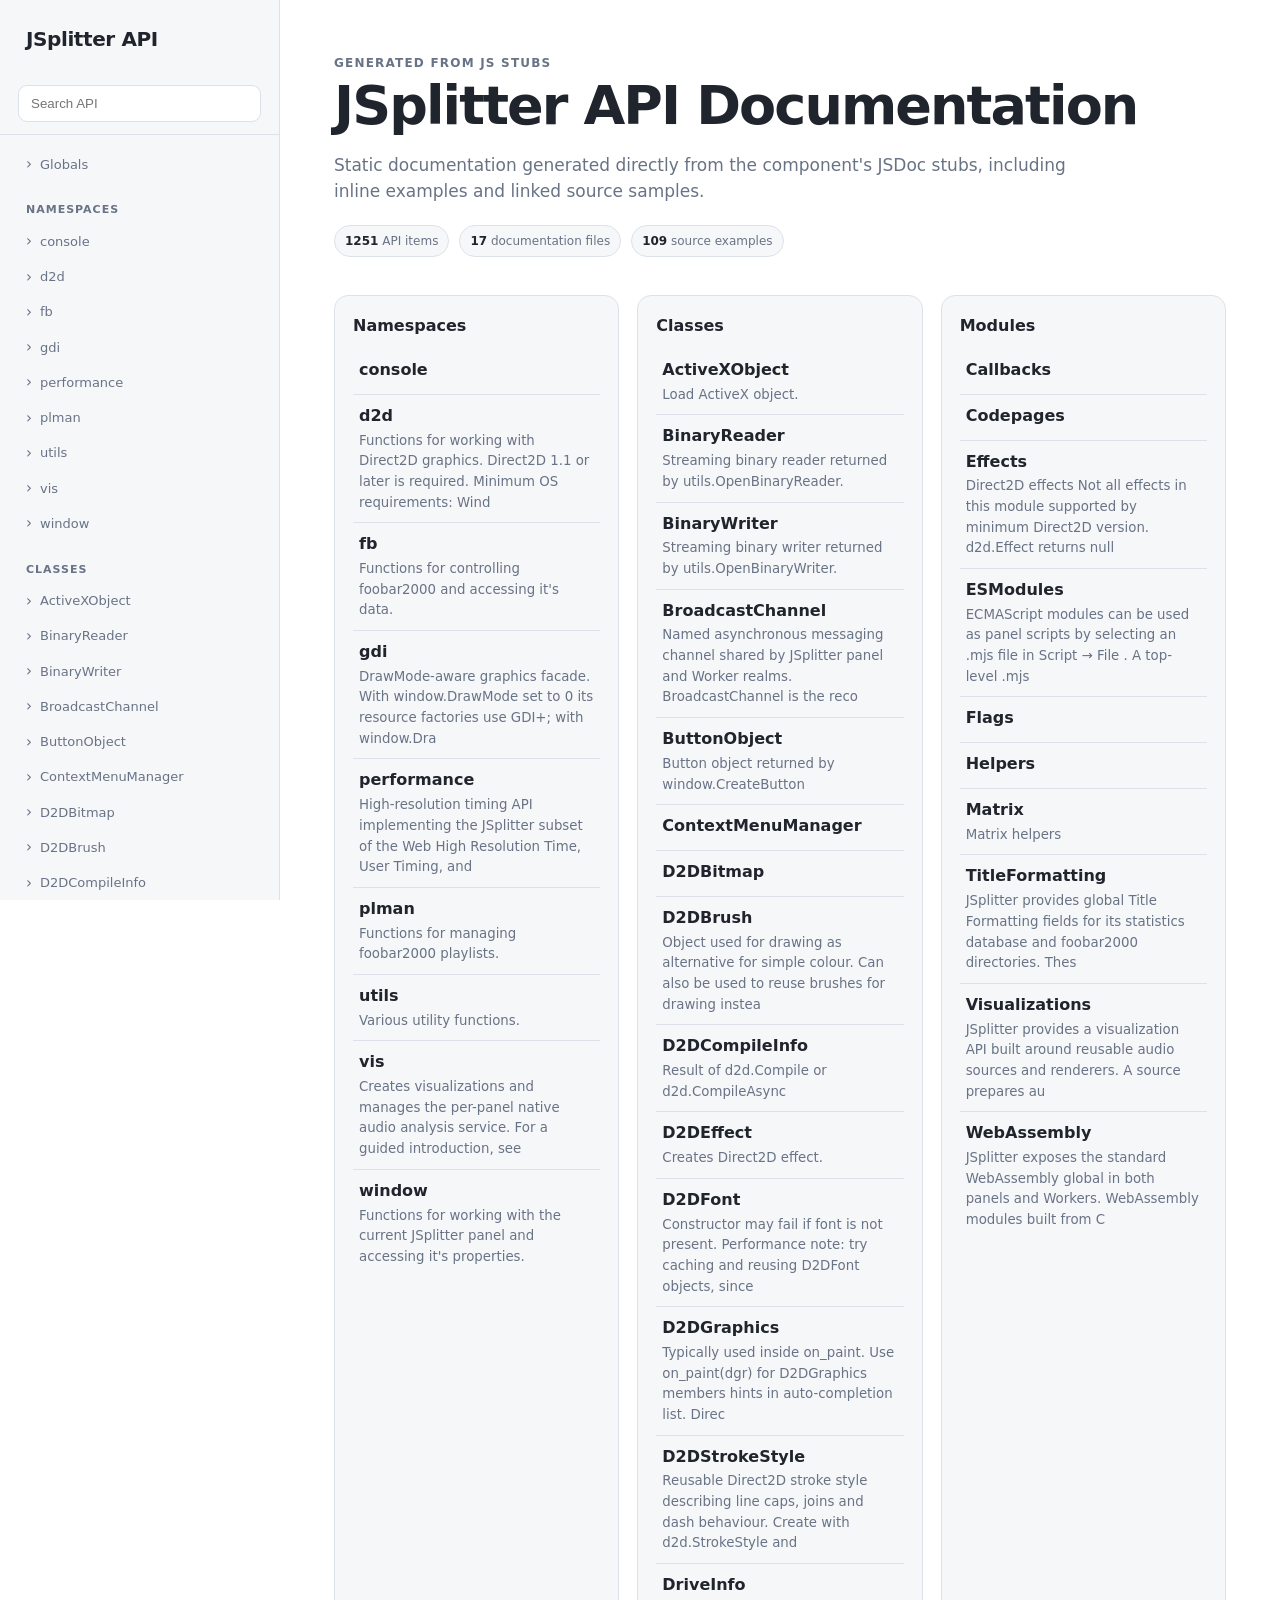
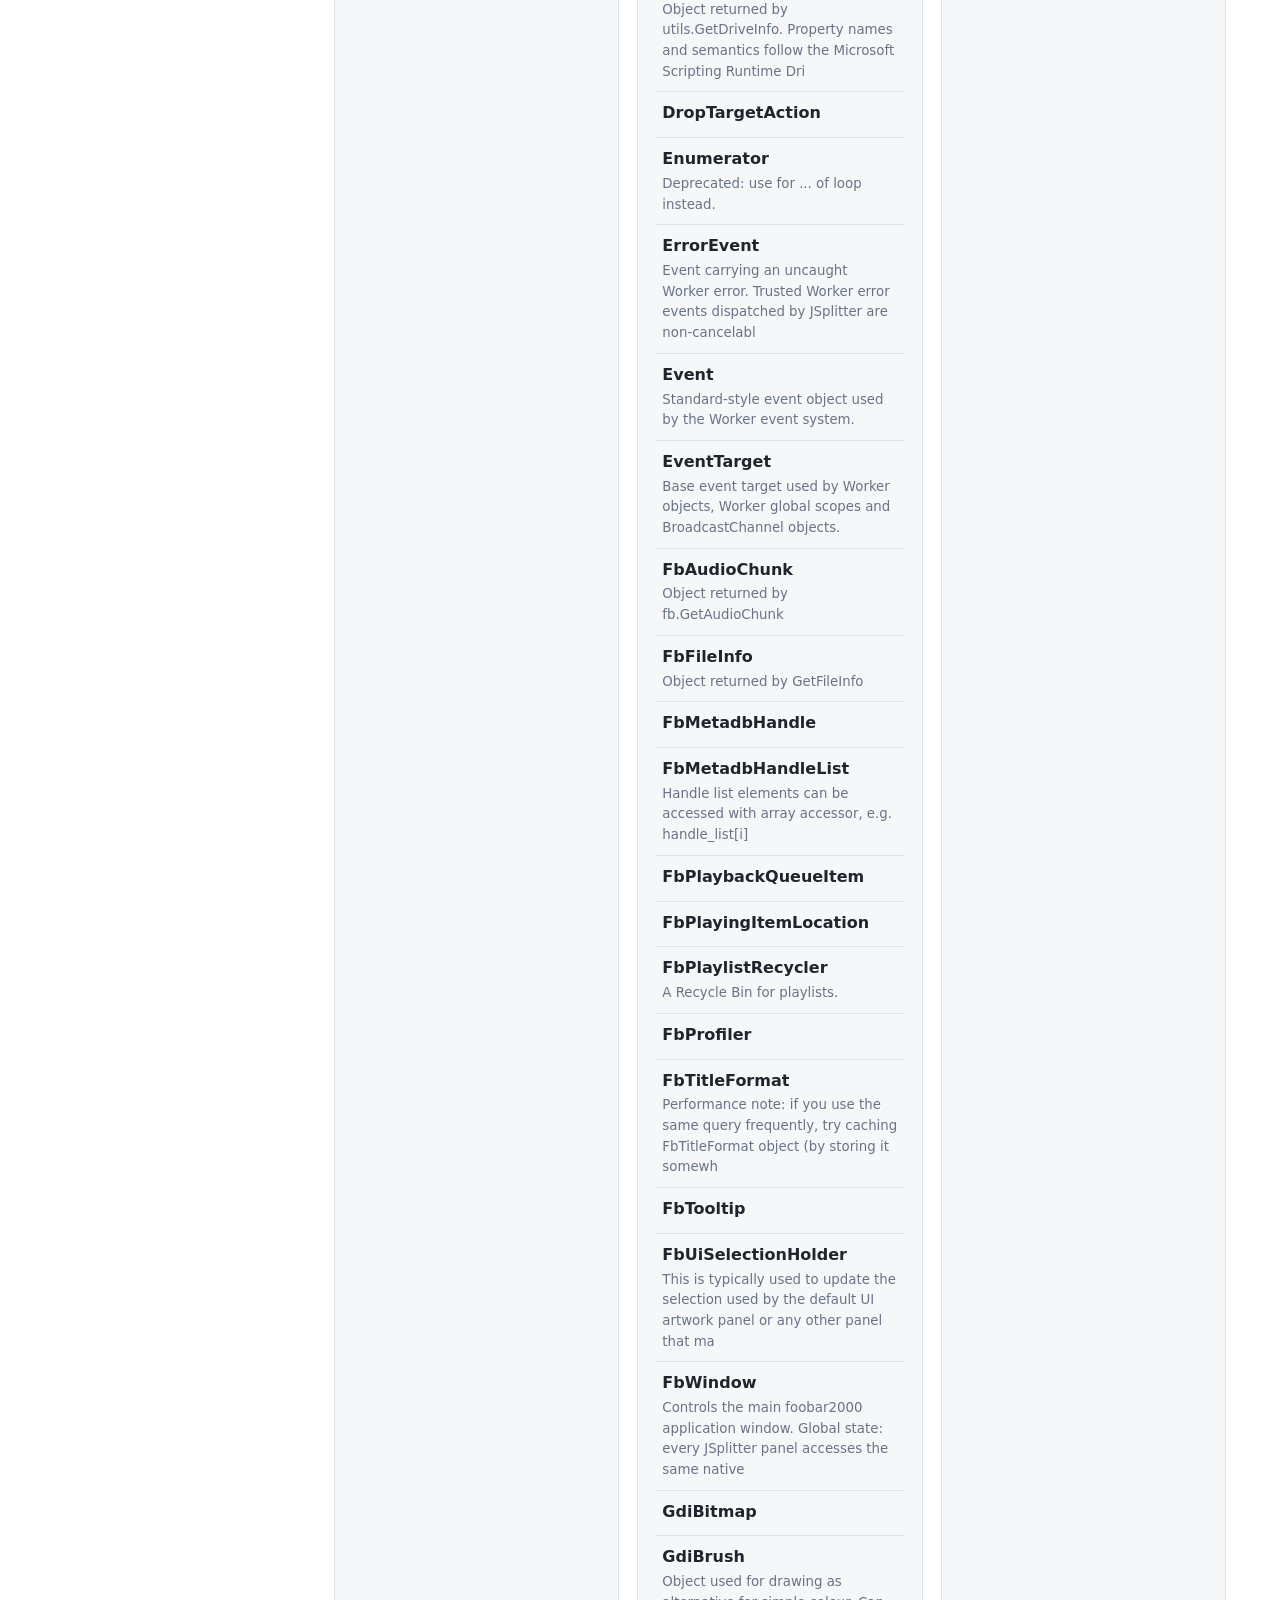
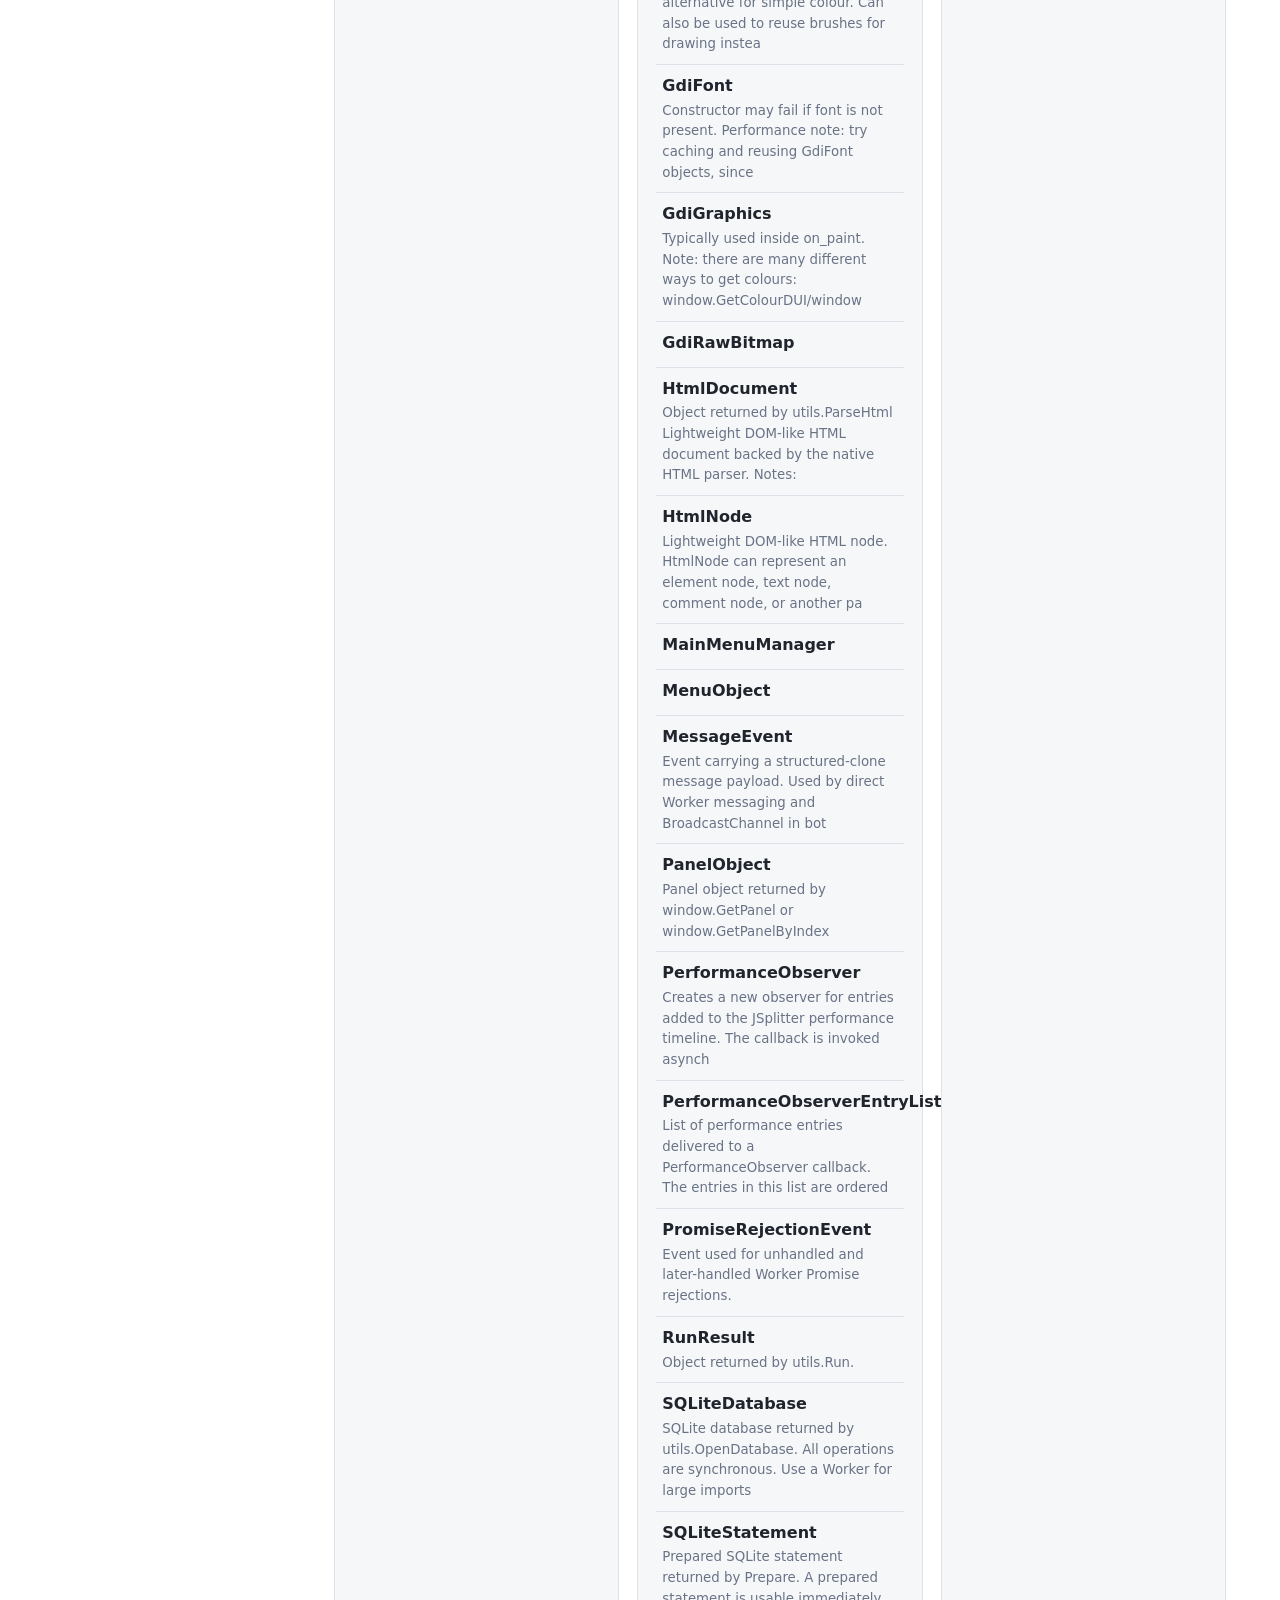
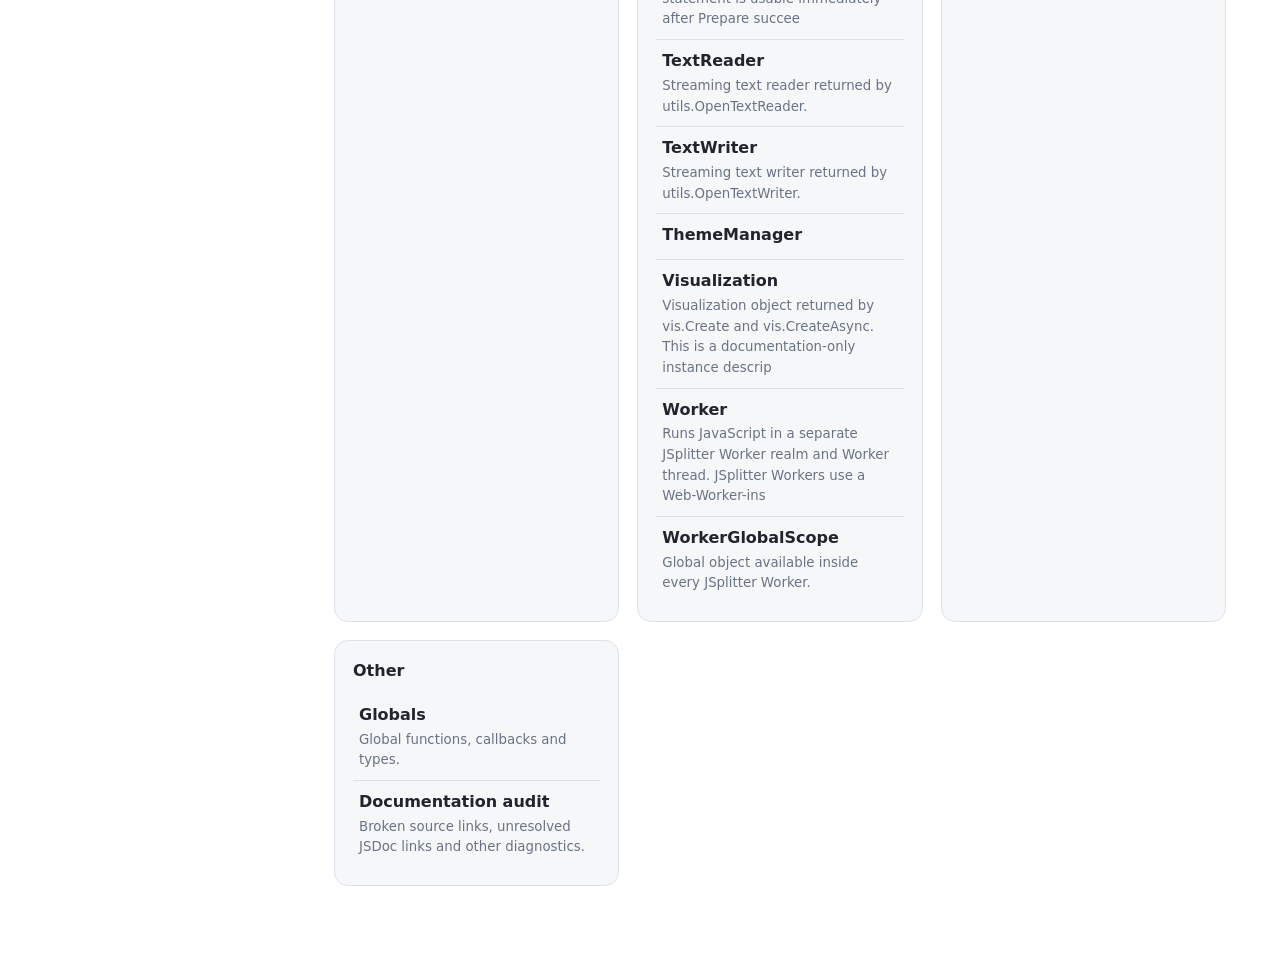
==== commit d123074a: "新增Lxbox流播推送给其他各面板" ====
--- a/user-components-x64/foo_uie_jsplitter/docs/html/index.html
+++ b/user-components-x64/foo_uie_jsplitter/docs/html/index.html
@@ -39,6 +39,9 @@
     </div><div class="nav-page-tree" data-nav-root="utils">
         <a class="nav-link nav-page-link" href="utils.html">utils</a>
         <div class="nav-page-members" data-nav-members hidden></div>
+    </div><div class="nav-page-tree" data-nav-root="vis">
+        <a class="nav-link nav-page-link" href="vis.html">vis</a>
+        <div class="nav-page-members" data-nav-members hidden></div>
     </div><div class="nav-page-tree" data-nav-root="window">
         <a class="nav-link nav-page-link" href="window.html">window</a>
         <div class="nav-page-members" data-nav-members hidden></div>
@@ -195,6 +198,9 @@
     </div><div class="nav-page-tree" data-nav-root="ThemeManager">
         <a class="nav-link nav-page-link" href="ThemeManager.html">ThemeManager</a>
         <div class="nav-page-members" data-nav-members hidden></div>
+    </div><div class="nav-page-tree" data-nav-root="Visualization">
+        <a class="nav-link nav-page-link" href="Visualization.html">Visualization</a>
+        <div class="nav-page-members" data-nav-members hidden></div>
     </div><div class="nav-page-tree" data-nav-root="Worker">
         <a class="nav-link nav-page-link" href="Worker.html">Worker</a>
         <div class="nav-page-members" data-nav-members hidden></div>
@@ -219,7 +225,7 @@
     </div><div class="nav-page-tree" data-nav-root="module:Matrix">
         <a class="nav-link nav-page-link" href="module-Matrix.html">Matrix</a>
         <div class="nav-page-members" data-nav-members hidden></div>
-    </div><a class="nav-link" href="module-TitleFormatting.html">TitleFormatting</a><a class="nav-link" href="module-WebAssembly.html">WebAssembly</a></div>
+    </div><a class="nav-link" href="module-TitleFormatting.html">TitleFormatting</a><a class="nav-link" href="module-Visualizations.html">Visualizations</a><a class="nav-link" href="module-WebAssembly.html">WebAssembly</a></div>
             <div class="nav-group"><div class="nav-title">Tools</div><a class="nav-link " href="audit.html">Documentation audit</a></div>
         </nav></aside>
     <main class="content">
@@ -228,13 +234,13 @@
             <h1>JSplitter API Documentation</h1>
             <p>Static documentation generated directly from the component's JSDoc stubs, including inline examples and linked source samples.</p>
             <div class="stats">
-                <span><b>1218</b> API items</span>
-                <span><b>15</b> documentation files</span>
-                <span><b>80</b> source examples</span>
+                <span><b>1251</b> API items</span>
+                <span><b>17</b> documentation files</span>
+                <span><b>109</b> source examples</span>
             </div>
         </header>
         <div class="index-grid">
-            <section class="index-card"><h2>Namespaces</h2><a href="console.html"><span>console</span><small></small></a><a href="d2d.html"><span>d2d</span><small>Functions for working with Direct2D graphics. Direct2D versions earlier than 1.1 are not supported in the Work</small></a><a href="fb.html"><span>fb</span><small>Functions for controlling foobar2000 and accessing it&#39;s data.</small></a><a href="gdi.html"><span>gdi</span><small>DrawMode-aware graphics facade. With window.DrawMode == 0 its resource factories use GDI+; with window.DrawMod</small></a><a href="performance.html"><span>performance</span><small>High-resolution timing API implementing the JSplitter subset of the Web High Resolution Time, User Timing, and</small></a><a href="plman.html"><span>plman</span><small>Functions for managing foobar2000 playlists.</small></a><a href="utils.html"><span>utils</span><small>Various utility functions.</small></a><a href="window.html"><span>window</span><small>Functions for working with the current JSplitter panel and accessing it&#39;s properties.</small></a></section><section class="index-card"><h2>Classes</h2><a href="ActiveXObject.html"><span>ActiveXObject</span><small>Load ActiveX object.</small></a><a href="BinaryReader.html"><span>BinaryReader</span><small>Streaming binary reader returned by utils.OpenBinaryReader.</small></a><a href="BinaryWriter.html"><span>BinaryWriter</span><small>Streaming binary writer returned by utils.OpenBinaryWriter.</small></a><a href="BroadcastChannel.html"><span>BroadcastChannel</span><small>Named asynchronous messaging channel shared by JSplitter panel and Worker realms. BroadcastChannel is the reco</small></a><a href="ButtonObject.html"><span>ButtonObject</span><small>Button object returned by window.CreateButton</small></a><a href="ContextMenuManager.html"><span>ContextMenuManager</span><small></small></a><a href="D2DBitmap.html"><span>D2DBitmap</span><small></small></a><a href="D2DBrush.html"><span>D2DBrush</span><small>Object used for drawing as alternative for simple colour. Can also be used to reuse brushes for drawing instea</small></a><a href="D2DCompileInfo.html"><span>D2DCompileInfo</span><small>Result of d2d.Compile</small></a><a href="D2DEffect.html"><span>D2DEffect</span><small>Creates Direct2D effect. Direct2D versions earlier than 1.1 are not supported. Minimum OS requirements: Window</small></a><a href="D2DFont.html"><span>D2DFont</span><small>Constructor may fail if font is not present. Performance note: try caching and reusing D2DFont objects, since </small></a><a href="D2DGraphics.html"><span>D2DGraphics</span><small>Typically used inside on_paint. Use on_paint(dgr) for D2DGraphics members hints in auto-completion list. Note:</small></a><a href="D2DStrokeStyle.html"><span>D2DStrokeStyle</span><small>Reusable Direct2D stroke style describing line caps, joins and dash behaviour. Create with d2d.StrokeStyle and</small></a><a href="DriveInfo.html"><span>DriveInfo</span><small>Object returned by utils.GetDriveInfo. Property names and semantics follow the Microsoft Scripting Runtime Dri</small></a><a href="DropTargetAction.html"><span>DropTargetAction</span><small></small></a><a href="Enumerator.html"><span>Enumerator</span><small>Deprecated: use for ... of loop instead.</small></a><a href="ErrorEvent.html"><span>ErrorEvent</span><small>Event carrying an uncaught Worker error. Trusted Worker error events dispatched by JSplitter are non-cancelabl</small></a><a href="Event.html"><span>Event</span><small>Standard-style event object used by the Worker event system.</small></a><a href="EventTarget.html"><span>EventTarget</span><small>Base event target used by Worker objects, Worker global scopes and BroadcastChannel objects.</small></a><a href="FbAudioChunk.html"><span>FbAudioChunk</span><small>Object returned by fb.GetAudioChunk</small></a><a href="FbFileInfo.html"><span>FbFileInfo</span><small>Object returned by GetFileInfo</small></a><a href="FbMetadbHandle.html"><span>FbMetadbHandle</span><small></small></a><a href="FbMetadbHandleList.html"><span>FbMetadbHandleList</span><small>Handle list elements can be accessed with array accessor, e.g. handle_list[i]</small></a><a href="FbPlaybackQueueItem.html"><span>FbPlaybackQueueItem</span><small></small></a><a href="FbPlayingItemLocation.html"><span>FbPlayingItemLocation</span><small></small></a><a href="FbPlaylistRecycler.html"><span>FbPlaylistRecycler</span><small>A Recycle Bin for playlists.</small></a><a href="FbProfiler.html"><span>FbProfiler</span><small></small></a><a href="FbTitleFormat.html"><span>FbTitleFormat</span><small>Performance note: if you use the same query frequently, try caching FbTitleFormat object (by storing it somewh</small></a><a href="FbTooltip.html"><span>FbTooltip</span><small></small></a><a href="FbUiSelectionHolder.html"><span>FbUiSelectionHolder</span><small>This is typically used to update the selection used by the default UI artwork panel or any other panel that ma</small></a><a href="FbWindow.html"><span>FbWindow</span><small>Controls the main foobar2000 application window. Global state: every JSplitter panel accesses the same native </small></a><a href="GdiBitmap.html"><span>GdiBitmap</span><small></small></a><a href="GdiBrush.html"><span>GdiBrush</span><small>Object used for drawing as alternative for simple colour. Can also be used to reuse brushes for drawing instea</small></a><a href="GdiFont.html"><span>GdiFont</span><small>Constructor may fail if font is not present. Performance note: try caching and reusing GdiFont objects, since </small></a><a href="GdiGraphics.html"><span>GdiGraphics</span><small>Typically used inside on_paint. Note: there are many different ways to get colours: window.GetColourDUI/window</small></a><a href="GdiRawBitmap.html"><span>GdiRawBitmap</span><small></small></a><a href="HtmlDocument.html"><span>HtmlDocument</span><small>Object returned by utils.ParseHtml Lightweight DOM-like HTML document backed by the native HTML parser. Notes:</small></a><a href="HtmlNode.html"><span>HtmlNode</span><small>Lightweight DOM-like HTML node. HtmlNode can represent an element node, text node, comment node, or another pa</small></a><a href="MainMenuManager.html"><span>MainMenuManager</span><small></small></a><a href="MenuObject.html"><span>MenuObject</span><small></small></a><a href="MessageEvent.html"><span>MessageEvent</span><small>Event carrying a structured-clone message payload. Used by direct Worker messaging and BroadcastChannel in bot</small></a><a href="PanelObject.html"><span>PanelObject</span><small>Panel object returned by window.GetPanel or window.GetPanelByIndex</small></a><a href="PerformanceObserver.html"><span>PerformanceObserver</span><small>Creates a new observer for entries added to the JSplitter performance timeline. The callback is invoked asynch</small></a><a href="PerformanceObserverEntryList.html"><span>PerformanceObserverEntryList</span><small>List of performance entries delivered to a PerformanceObserver callback. The entries in this list are ordered </small></a><a href="PromiseRejectionEvent.html"><span>PromiseRejectionEvent</span><small>Event used for unhandled and later-handled Worker Promise rejections.</small></a><a href="RunResult.html"><span>RunResult</span><small>Object returned by utils.Run.</small></a><a href="SQLiteDatabase.html"><span>SQLiteDatabase</span><small>SQLite database returned by utils.OpenDatabase. All operations are synchronous. Use a Worker for large imports</small></a><a href="SQLiteStatement.html"><span>SQLiteStatement</span><small>Prepared SQLite statement returned by Prepare. A prepared statement is usable immediately after Prepare succee</small></a><a href="TextReader.html"><span>TextReader</span><small>Streaming text reader returned by utils.OpenTextReader.</small></a><a href="TextWriter.html"><span>TextWriter</span><small>Streaming text writer returned by utils.OpenTextWriter.</small></a><a href="ThemeManager.html"><span>ThemeManager</span><small></small></a><a href="Worker.html"><span>Worker</span><small>Runs JavaScript in a separate JSplitter Worker realm and Worker thread. JSplitter Workers use a Web-Worker-ins</small></a><a href="WorkerGlobalScope.html"><span>WorkerGlobalScope</span><small>Global object available inside every JSplitter Worker.</small></a></section><section class="index-card"><h2>Modules</h2><a href="module-Callbacks.html"><span>Callbacks</span><small></small></a><a href="module-Codepages.html"><span>Codepages</span><small></small></a><a href="module-Effects.html"><span>Effects</span><small>Direct2D effects Direct2D versions earlier than 1.1 are not supported. Minimum OS requirements: Windows 8+ or </small></a><a href="module-ESModules.html"><span>ESModules</span><small>ECMAScript modules can be used as panel scripts by selecting an .mjs file in Script → File . A top-level .mjs </small></a><a href="module-Flags.html"><span>Flags</span><small></small></a><a href="module-Helpers.html"><span>Helpers</span><small></small></a><a href="module-Matrix.html"><span>Matrix</span><small>Matrix helpers</small></a><a href="module-TitleFormatting.html"><span>TitleFormatting</span><small>JSplitter provides global Title Formatting fields for its statistics database and foobar2000 directories. Thes</small></a><a href="module-WebAssembly.html"><span>WebAssembly</span><small>JSplitter exposes the standard WebAssembly global in both panels and Workers. WebAssembly modules built from C</small></a></section>
+            <section class="index-card"><h2>Namespaces</h2><a href="console.html"><span>console</span><small></small></a><a href="d2d.html"><span>d2d</span><small>Functions for working with Direct2D graphics. Direct2D 1.1 or later is required. Minimum OS requirements: Wind</small></a><a href="fb.html"><span>fb</span><small>Functions for controlling foobar2000 and accessing it&#39;s data.</small></a><a href="gdi.html"><span>gdi</span><small>DrawMode-aware graphics facade. With window.DrawMode set to 0 its resource factories use GDI+; with window.Dra</small></a><a href="performance.html"><span>performance</span><small>High-resolution timing API implementing the JSplitter subset of the Web High Resolution Time, User Timing, and</small></a><a href="plman.html"><span>plman</span><small>Functions for managing foobar2000 playlists.</small></a><a href="utils.html"><span>utils</span><small>Various utility functions.</small></a><a href="vis.html"><span>vis</span><small>Creates visualizations and manages the per-panel native audio analysis service. For a guided introduction, see</small></a><a href="window.html"><span>window</span><small>Functions for working with the current JSplitter panel and accessing it&#39;s properties.</small></a></section><section class="index-card"><h2>Classes</h2><a href="ActiveXObject.html"><span>ActiveXObject</span><small>Load ActiveX object.</small></a><a href="BinaryReader.html"><span>BinaryReader</span><small>Streaming binary reader returned by utils.OpenBinaryReader.</small></a><a href="BinaryWriter.html"><span>BinaryWriter</span><small>Streaming binary writer returned by utils.OpenBinaryWriter.</small></a><a href="BroadcastChannel.html"><span>BroadcastChannel</span><small>Named asynchronous messaging channel shared by JSplitter panel and Worker realms. BroadcastChannel is the reco</small></a><a href="ButtonObject.html"><span>ButtonObject</span><small>Button object returned by window.CreateButton</small></a><a href="ContextMenuManager.html"><span>ContextMenuManager</span><small></small></a><a href="D2DBitmap.html"><span>D2DBitmap</span><small></small></a><a href="D2DBrush.html"><span>D2DBrush</span><small>Object used for drawing as alternative for simple colour. Can also be used to reuse brushes for drawing instea</small></a><a href="D2DCompileInfo.html"><span>D2DCompileInfo</span><small>Result of d2d.Compile or d2d.CompileAsync</small></a><a href="D2DEffect.html"><span>D2DEffect</span><small>Creates Direct2D effect.</small></a><a href="D2DFont.html"><span>D2DFont</span><small>Constructor may fail if font is not present. Performance note: try caching and reusing D2DFont objects, since </small></a><a href="D2DGraphics.html"><span>D2DGraphics</span><small>Typically used inside on_paint. Use on_paint(dgr) for D2DGraphics members hints in auto-completion list. Direc</small></a><a href="D2DStrokeStyle.html"><span>D2DStrokeStyle</span><small>Reusable Direct2D stroke style describing line caps, joins and dash behaviour. Create with d2d.StrokeStyle and</small></a><a href="DriveInfo.html"><span>DriveInfo</span><small>Object returned by utils.GetDriveInfo. Property names and semantics follow the Microsoft Scripting Runtime Dri</small></a><a href="DropTargetAction.html"><span>DropTargetAction</span><small></small></a><a href="Enumerator.html"><span>Enumerator</span><small>Deprecated: use for ... of loop instead.</small></a><a href="ErrorEvent.html"><span>ErrorEvent</span><small>Event carrying an uncaught Worker error. Trusted Worker error events dispatched by JSplitter are non-cancelabl</small></a><a href="Event.html"><span>Event</span><small>Standard-style event object used by the Worker event system.</small></a><a href="EventTarget.html"><span>EventTarget</span><small>Base event target used by Worker objects, Worker global scopes and BroadcastChannel objects.</small></a><a href="FbAudioChunk.html"><span>FbAudioChunk</span><small>Object returned by fb.GetAudioChunk</small></a><a href="FbFileInfo.html"><span>FbFileInfo</span><small>Object returned by GetFileInfo</small></a><a href="FbMetadbHandle.html"><span>FbMetadbHandle</span><small></small></a><a href="FbMetadbHandleList.html"><span>FbMetadbHandleList</span><small>Handle list elements can be accessed with array accessor, e.g. handle_list[i]</small></a><a href="FbPlaybackQueueItem.html"><span>FbPlaybackQueueItem</span><small></small></a><a href="FbPlayingItemLocation.html"><span>FbPlayingItemLocation</span><small></small></a><a href="FbPlaylistRecycler.html"><span>FbPlaylistRecycler</span><small>A Recycle Bin for playlists.</small></a><a href="FbProfiler.html"><span>FbProfiler</span><small></small></a><a href="FbTitleFormat.html"><span>FbTitleFormat</span><small>Performance note: if you use the same query frequently, try caching FbTitleFormat object (by storing it somewh</small></a><a href="FbTooltip.html"><span>FbTooltip</span><small></small></a><a href="FbUiSelectionHolder.html"><span>FbUiSelectionHolder</span><small>This is typically used to update the selection used by the default UI artwork panel or any other panel that ma</small></a><a href="FbWindow.html"><span>FbWindow</span><small>Controls the main foobar2000 application window. Global state: every JSplitter panel accesses the same native </small></a><a href="GdiBitmap.html"><span>GdiBitmap</span><small></small></a><a href="GdiBrush.html"><span>GdiBrush</span><small>Object used for drawing as alternative for simple colour. Can also be used to reuse brushes for drawing instea</small></a><a href="GdiFont.html"><span>GdiFont</span><small>Constructor may fail if font is not present. Performance note: try caching and reusing GdiFont objects, since </small></a><a href="GdiGraphics.html"><span>GdiGraphics</span><small>Typically used inside on_paint. Note: there are many different ways to get colours: window.GetColourDUI/window</small></a><a href="GdiRawBitmap.html"><span>GdiRawBitmap</span><small></small></a><a href="HtmlDocument.html"><span>HtmlDocument</span><small>Object returned by utils.ParseHtml Lightweight DOM-like HTML document backed by the native HTML parser. Notes:</small></a><a href="HtmlNode.html"><span>HtmlNode</span><small>Lightweight DOM-like HTML node. HtmlNode can represent an element node, text node, comment node, or another pa</small></a><a href="MainMenuManager.html"><span>MainMenuManager</span><small></small></a><a href="MenuObject.html"><span>MenuObject</span><small></small></a><a href="MessageEvent.html"><span>MessageEvent</span><small>Event carrying a structured-clone message payload. Used by direct Worker messaging and BroadcastChannel in bot</small></a><a href="PanelObject.html"><span>PanelObject</span><small>Panel object returned by window.GetPanel or window.GetPanelByIndex</small></a><a href="PerformanceObserver.html"><span>PerformanceObserver</span><small>Creates a new observer for entries added to the JSplitter performance timeline. The callback is invoked asynch</small></a><a href="PerformanceObserverEntryList.html"><span>PerformanceObserverEntryList</span><small>List of performance entries delivered to a PerformanceObserver callback. The entries in this list are ordered </small></a><a href="PromiseRejectionEvent.html"><span>PromiseRejectionEvent</span><small>Event used for unhandled and later-handled Worker Promise rejections.</small></a><a href="RunResult.html"><span>RunResult</span><small>Object returned by utils.Run.</small></a><a href="SQLiteDatabase.html"><span>SQLiteDatabase</span><small>SQLite database returned by utils.OpenDatabase. All operations are synchronous. Use a Worker for large imports</small></a><a href="SQLiteStatement.html"><span>SQLiteStatement</span><small>Prepared SQLite statement returned by Prepare. A prepared statement is usable immediately after Prepare succee</small></a><a href="TextReader.html"><span>TextReader</span><small>Streaming text reader returned by utils.OpenTextReader.</small></a><a href="TextWriter.html"><span>TextWriter</span><small>Streaming text writer returned by utils.OpenTextWriter.</small></a><a href="ThemeManager.html"><span>ThemeManager</span><small></small></a><a href="Visualization.html"><span>Visualization</span><small>Visualization object returned by vis.Create and vis.CreateAsync. This is a documentation-only instance descrip</small></a><a href="Worker.html"><span>Worker</span><small>Runs JavaScript in a separate JSplitter Worker realm and Worker thread. JSplitter Workers use a Web-Worker-ins</small></a><a href="WorkerGlobalScope.html"><span>WorkerGlobalScope</span><small>Global object available inside every JSplitter Worker.</small></a></section><section class="index-card"><h2>Modules</h2><a href="module-Callbacks.html"><span>Callbacks</span><small></small></a><a href="module-Codepages.html"><span>Codepages</span><small></small></a><a href="module-Effects.html"><span>Effects</span><small>Direct2D effects Not all effects in this module supported by minimum Direct2D version. d2d.Effect returns null</small></a><a href="module-ESModules.html"><span>ESModules</span><small>ECMAScript modules can be used as panel scripts by selecting an .mjs file in Script → File . A top-level .mjs </small></a><a href="module-Flags.html"><span>Flags</span><small></small></a><a href="module-Helpers.html"><span>Helpers</span><small></small></a><a href="module-Matrix.html"><span>Matrix</span><small>Matrix helpers</small></a><a href="module-TitleFormatting.html"><span>TitleFormatting</span><small>JSplitter provides global Title Formatting fields for its statistics database and foobar2000 directories. Thes</small></a><a href="module-Visualizations.html"><span>Visualizations</span><small>JSplitter provides a visualization API built around reusable audio sources and renderers. A source prepares au</small></a><a href="module-WebAssembly.html"><span>WebAssembly</span><small>JSplitter exposes the standard WebAssembly global in both panels and Workers. WebAssembly modules built from C</small></a></section>
             <section class="index-card"><h2>Other</h2><a href="globals.html"><span>Globals</span><small>Global functions, callbacks and types.</small></a><a href="audit.html"><span>Documentation audit</span><small>Broken source links, unresolved JSDoc links and other diagnostics.</small></a></section>
         </div></main>
     <script src="assets/search-data.js"></script><script src="assets/app.js"></script>
--- a/user-components-x64/foo_uie_jsplitter/docs/html/assets/style.css
+++ b/user-components-x64/foo_uie_jsplitter/docs/html/assets/style.css
@@ -1,4 +1,4 @@
-﻿:root {
+:root {
     color-scheme: light dark;
     --bg: #0f1115;
     --panel: #151922;
@@ -116,7 +116,7 @@
     padding-left: 4px;
 }
 .nav-page-link::before, .nav-member-summary::before {
-    content: "›";
+    content: "\203A";
     flex: 0 0 auto;
     color: var(--muted);
     transform-origin: 50% 50%;
@@ -231,20 +231,16 @@
 .compact-section > div, .compact-section > code { color: var(--muted); }
 .table-wrap { overflow-x: auto; }
 table { width: 100%; border-collapse: collapse; font-size: 14px; }
-.params-table { table-layout: auto; }
-.params-table th:nth-child(1),
-.params-table td:nth-child(1),
-.params-table th:nth-child(2),
-.params-table td:nth-child(2) {
+/* Keep API names, defaults, optional badges and types together. */
+:is(.params-table, .properties-table, .enum-table) { table-layout: auto; }
+:is(.params-table, .properties-table, .enum-table) > thead > tr > th:nth-child(-n+2),
+:is(.params-table, .properties-table, .enum-table) > tbody > tr > td:nth-child(-n+2):not([colspan]) {
     width: 1%;
     white-space: nowrap;
-}
-.params-table th:nth-child(1),
-.params-table td:nth-child(1) { padding-right: 24px; }
-.params-table th:nth-child(2),
-.params-table td:nth-child(2) { padding-right: 24px; }
-.params-table th:nth-child(3),
-.params-table td:nth-child(3) { width: auto; }
+    padding-right: 24px;
+}
+:is(.params-table, .properties-table, .enum-table) > thead > tr > th:nth-child(3),
+:is(.params-table, .properties-table, .enum-table) > tbody > tr > td:nth-child(3) { width: auto; }
 th, td { text-align: left; vertical-align: top; border-bottom: 1px solid var(--border); padding: 9px 10px 9px 0; }
 tbody tr:last-child > td { border-bottom: 0; }
 th { color: var(--muted); font-size: 12px; text-transform: uppercase; letter-spacing: .06em; }
@@ -257,6 +253,9 @@
 .notice-deprecated { border-left-color: var(--danger); }
 .notice p { display: inline; }
 
+.see-also-list { list-style: none; margin: 0; padding: 0; display: flex; flex-wrap: wrap; gap: 8px; }
+.see-also-list li { padding: 5px 9px; border: 1px solid var(--border); border-radius: 8px; background: var(--panel); }
+.see-also-list li p { margin: 0; }
 .source-links { display: grid; gap: 8px; max-width: 760px; }
 .source-link { display: flex; justify-content: space-between; gap: 15px; align-items: center; border: 1px solid var(--border); border-radius: 9px; padding: 10px 12px; background: var(--panel); }
 .source-link:hover { text-decoration: none; border-color: var(--accent); }
@@ -383,18 +382,6 @@
     font-size: 11px;
     font-weight: 400;
 }
-.enum-table { table-layout: auto; }
-.enum-table th:nth-child(1),
-.enum-table td:nth-child(1),
-.enum-table th:nth-child(2),
-.enum-table td:nth-child(2) {
-    width: 1%;
-    white-space: nowrap;
-    padding-right: 24px;
-}
-.enum-table th:nth-child(3),
-.enum-table td:nth-child(3) { width: auto; }
-
 @media (prefers-color-scheme: light) {
     .flag.worker { color: #197947; border-color: rgba(25,121,71,.25); background: rgba(25,121,71,.06); }
     .flag.main-thread { color: #9b5f0b; border-color: rgba(155,95,11,.27); background: rgba(155,95,11,.06); }
@@ -466,3 +453,21 @@
 .doc-capability-list > :last-child {
     margin-bottom: 0.85rem;
 }
+
+/* Visualization article: consistent settings tables and replaceable examples. */
+.description .vis-settings { table-layout: fixed; width: 100%; margin: 14px 0 24px; }
+.description .vis-settings col:nth-child(1) { width: 24%; }
+.description .vis-settings col:nth-child(2) { width: 23%; }
+.description .vis-settings col:nth-child(3) { width: 53%; }
+.description .vis-settings th { white-space: nowrap; }
+.description .vis-settings td { overflow-wrap: anywhere; }
+.description .vis-settings td:first-child { font-weight: 500; }
+.description .vis-figure { margin: 16px 0 24px; padding: 0; }
+.description .vis-figure img { display: block; width: 100%; height: auto; border: 1px solid var(--border); border-radius: 9px; background: var(--panel); }
+.description .vis-figure figcaption { margin-top: 7px; color: var(--muted); font-size: 12px; }
+.description h3 { margin-top: 34px; }
+.description h4 { margin: 24px 0 8px; font-size: 16px; }
+@media (max-width: 680px) {
+ .description .vis-settings { font-size: 12px; }
+ .description .vis-settings th, .description .vis-settings td { padding-right: 7px; }
+}
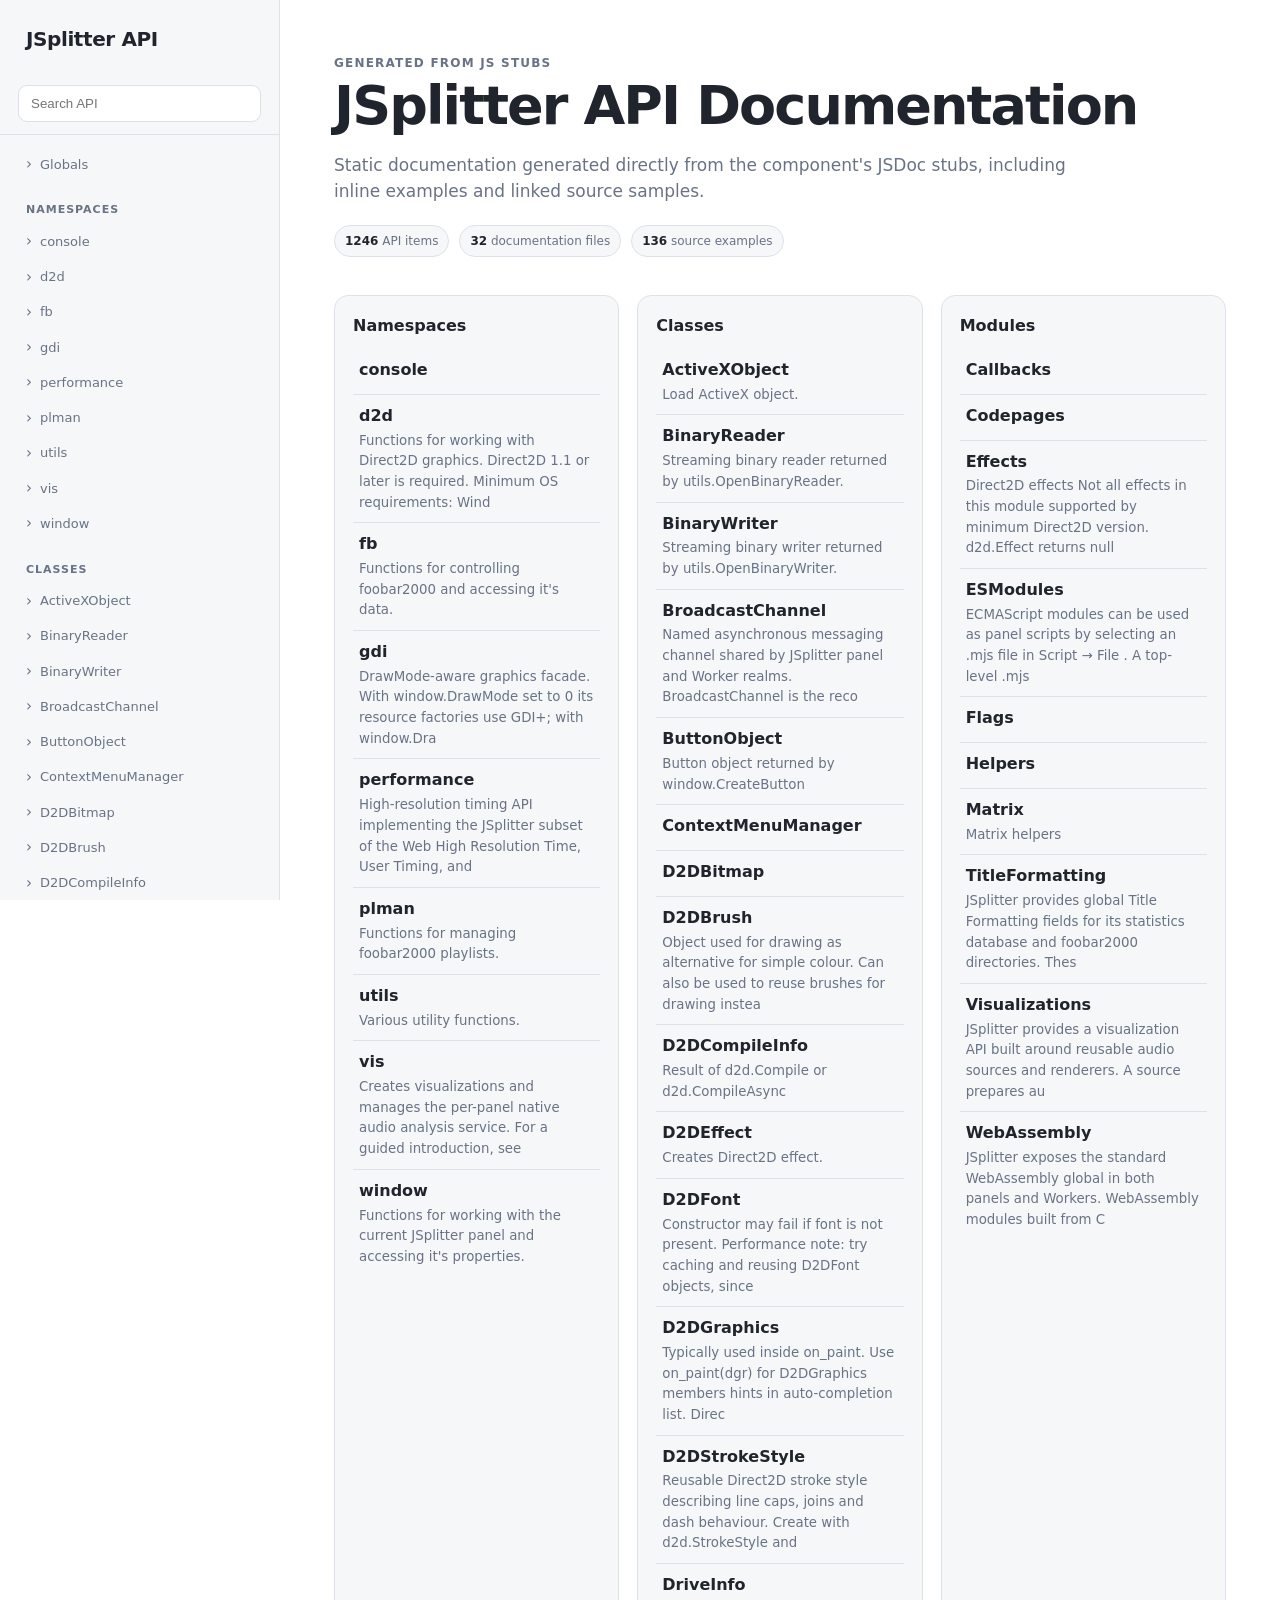
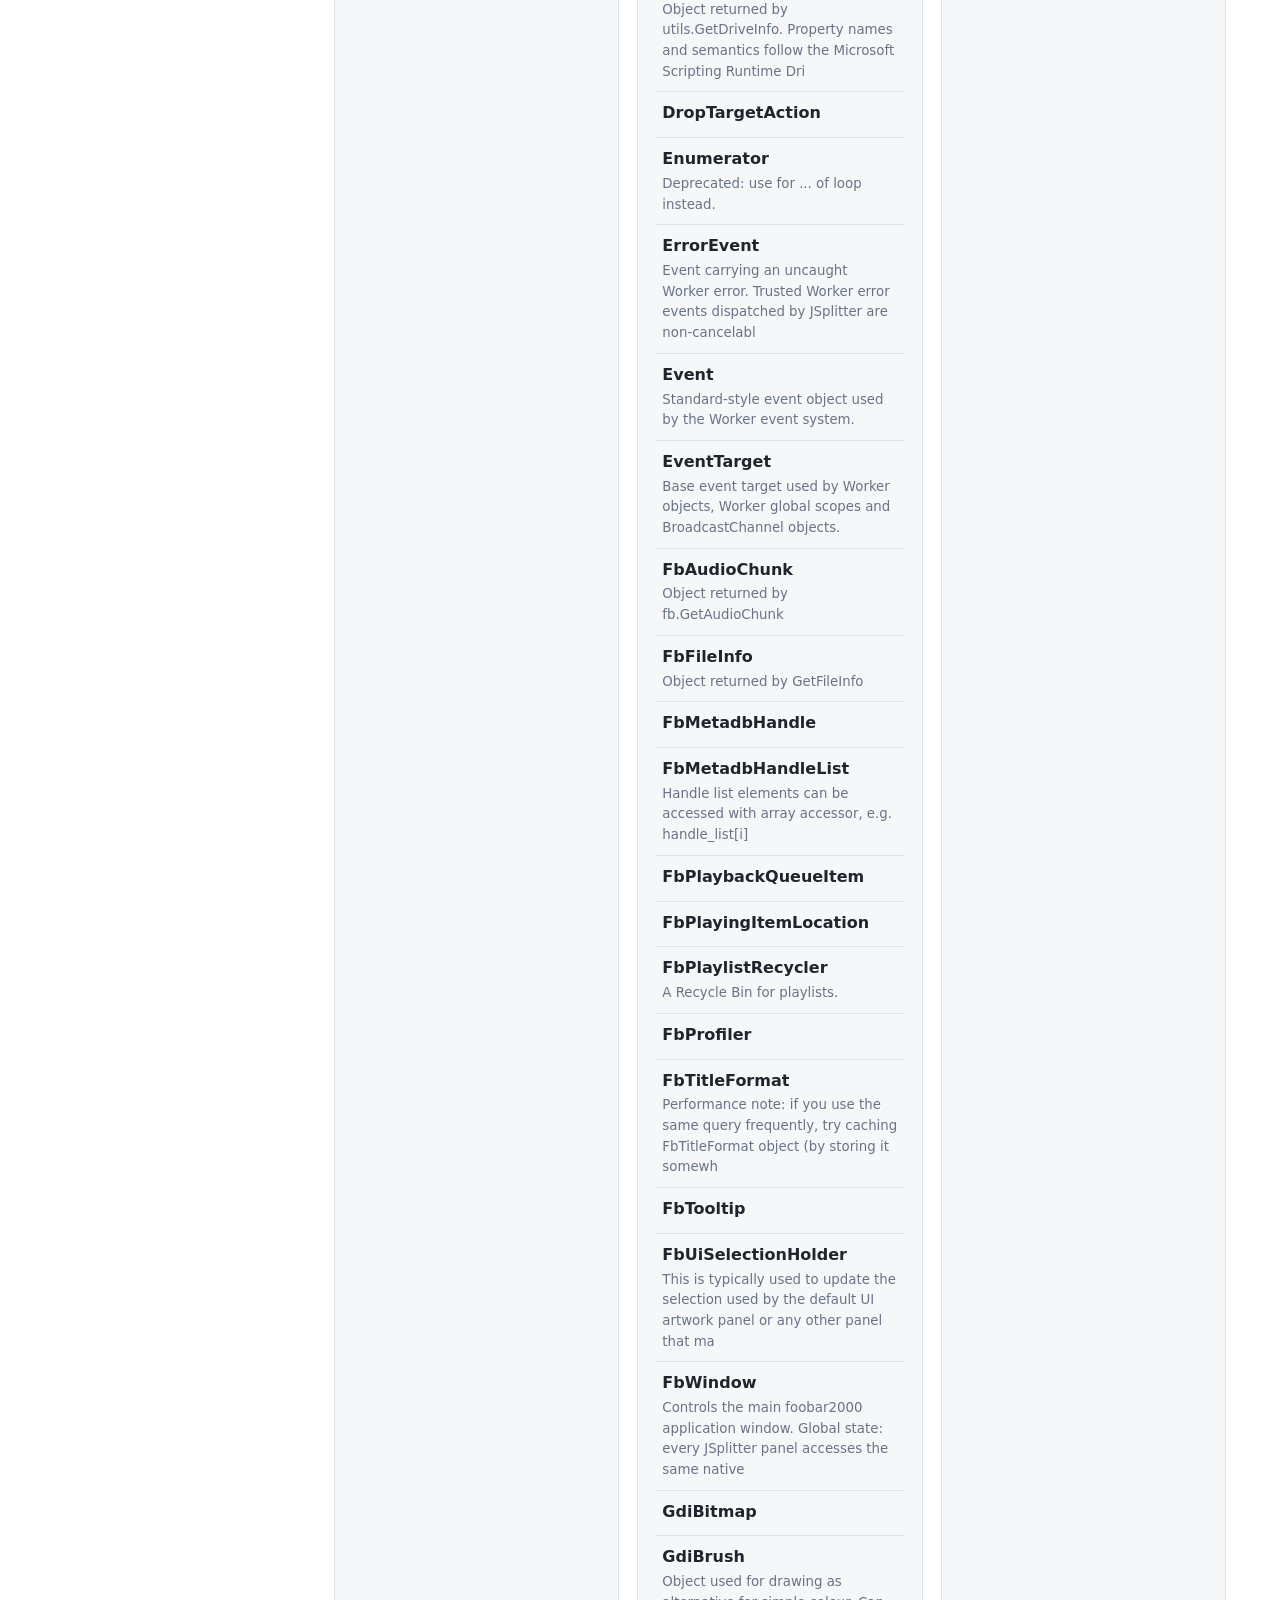
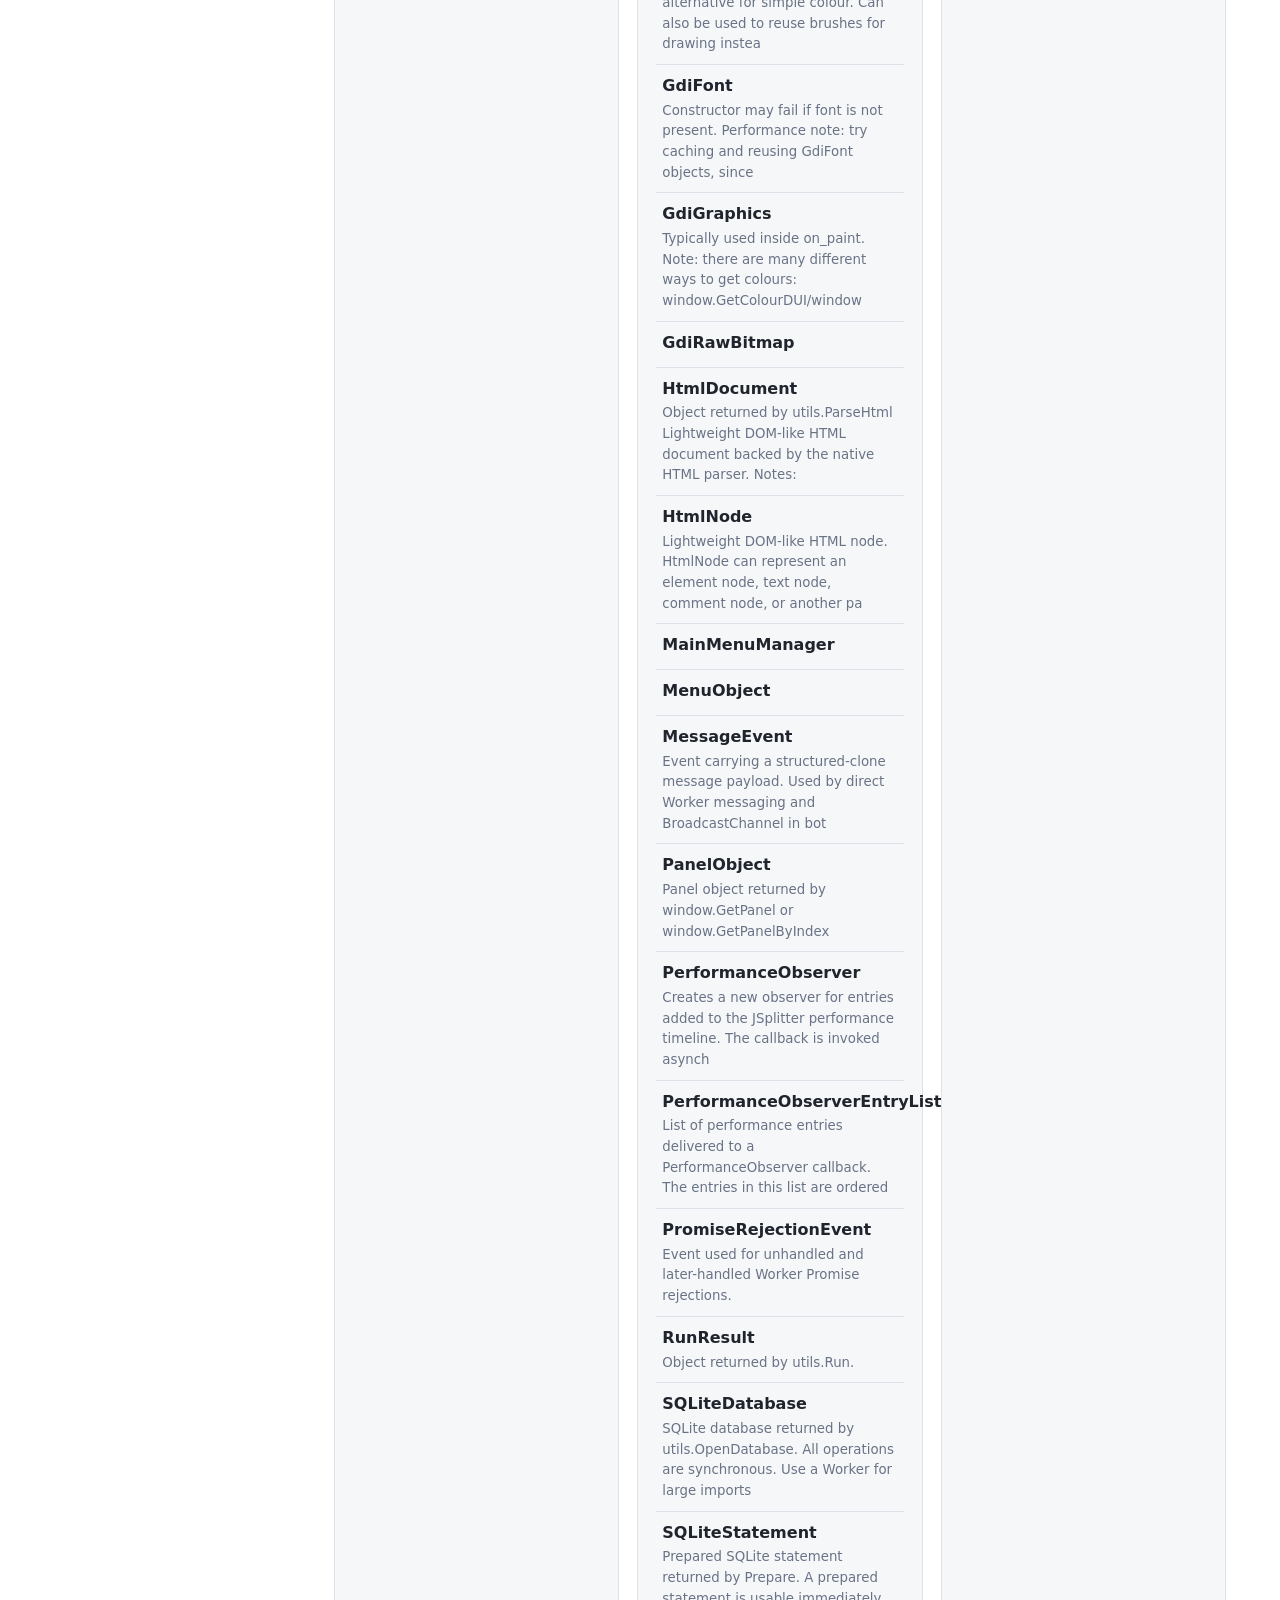
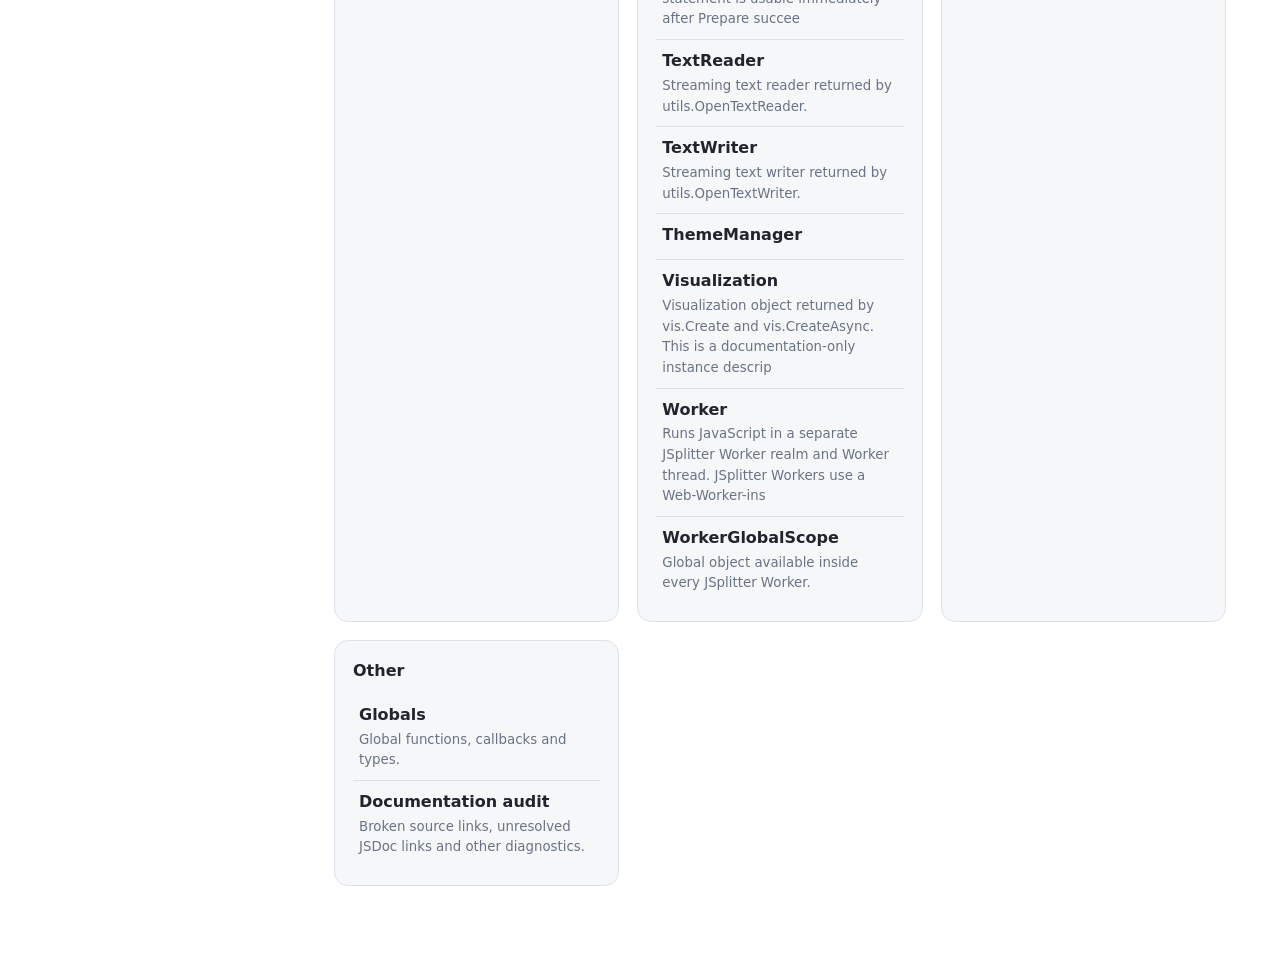
==== commit e4028c5d: "增加在线更新，古典乐按乐章分组。" ====
--- a/user-components-x64/foo_uie_jsplitter/docs/html/index.html
+++ b/user-components-x64/foo_uie_jsplitter/docs/html/index.html
@@ -234,9 +234,9 @@
             <h1>JSplitter API Documentation</h1>
             <p>Static documentation generated directly from the component's JSDoc stubs, including inline examples and linked source samples.</p>
             <div class="stats">
-                <span><b>1251</b> API items</span>
-                <span><b>17</b> documentation files</span>
-                <span><b>109</b> source examples</span>
+                <span><b>1246</b> API items</span>
+                <span><b>32</b> documentation files</span>
+                <span><b>136</b> source examples</span>
             </div>
         </header>
         <div class="index-grid">
